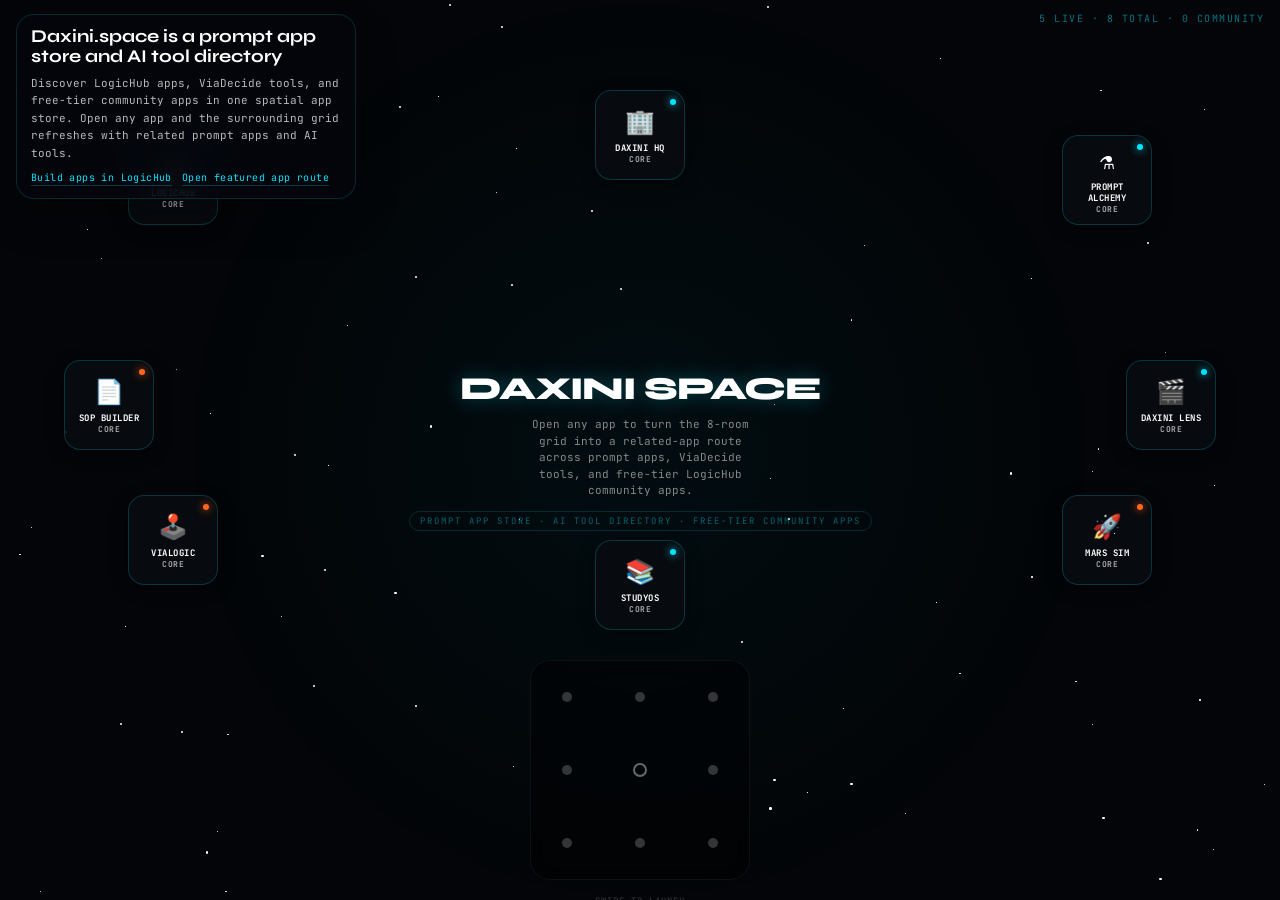
==== index.html @ e4b6671a "Merge pull request #4 from via-decide/codex/create-static-html-files-for-daxini-space-2026-04-02 Con" ====
<!DOCTYPE html>
<html lang="en">
<head>
  <meta charset="UTF-8">
  <meta name="viewport" content="width=device-width, initial-scale=1.0, maximum-scale=1.0, user-scalable=no, viewport-fit=cover">
  <title>Daxini.space — Prompt App Store and AI Tool Directory for LogicHub Apps</title>
  <meta name="description" content="Daxini.space is a prompt app store and AI tool directory for LogicHub apps, ViaDecide tools, and free-tier community apps. Open one app and the surrounding grid refreshes with related apps.">
  <link rel="canonical" href="https://daxini.space/">
  <meta property="og:type" content="website">
  <meta property="og:title" content="Daxini.space — Prompt App Store and AI Tool Directory for LogicHub Apps">
  <meta property="og:description" content="Browse prompt apps, AI tools, and free-tier LogicHub community apps in a spatial app store that refreshes related routes around every app you open.">
  <meta property="og:url" content="https://daxini.space/">
  <meta property="og:site_name" content="Daxini.space">
  <meta name="twitter:card" content="summary_large_image">
  <meta name="twitter:title" content="Daxini.space — Prompt App Store and AI Tool Directory for LogicHub Apps">
  <meta name="twitter:description" content="Spatial discovery for prompt apps, AI tools, and free-tier LogicHub community apps. Open any app to refresh related routes.">
  <script type="application/ld+json">
  {
    "@context": "https://schema.org",
    "@type": "CollectionPage",
    "name": "Daxini.space",
    "url": "https://daxini.space/",
    "description": "Daxini.space is a prompt app store and AI tool directory for LogicHub apps, ViaDecide tools, and free-tier community apps.",
    "isPartOf": {
      "@type": "WebSite",
      "name": "Daxini.space",
      "url": "https://daxini.space/"
    },
    "mainEntity": {
      "@type": "ItemList",
      "itemListElement": [
        {
          "@type": "SoftwareApplication",
          "position": 1,
          "name": "LogicHub",
          "url": "https://logichub.app/",
          "applicationCategory": "DeveloperApplication"
        },
        {
          "@type": "SoftwareApplication",
          "position": 2,
          "name": "Prompt Alchemy",
          "url": "https://via-decide.github.io/PromptAlchemy/",
          "applicationCategory": "BusinessApplication"
        },
        {
          "@type": "SoftwareApplication",
          "position": 3,
          "name": "Daxini HQ",
          "url": "https://daxini.xyz/",
          "applicationCategory": "BusinessApplication"
        }
      ]
    }
  }
  </script>

  <!-- iOS PWA Hooks -->
  <meta name="apple-mobile-web-app-capable" content="yes">
  <meta name="apple-mobile-web-app-status-bar-style" content="black-translucent">
  <meta name="theme-color" content="#030508">

  <!-- Premium Typography -->
  <link href="https://fonts.googleapis.com/css2?family=Syne:wght@700;800&family=JetBrains+Mono:wght@400;500;700&display=swap" rel="stylesheet">

  <!-- Vercel Web Analytics -->
  <script>
    window.va = window.va || function () { (window.vaq = window.vaq || []).push(arguments); };
  </script>
  <script src="/_vercel/insights/script.js"></script>

  <style>
    /* =========================================================
       CORE VARIABLES & RESET
       ========================================================= */
    :root {
      --bg: #030508;
      --cyan: #00e5ff;
      --saffron: #ff671f;
      --glass-bg: rgba(10, 12, 18, 0.75);
      --glass-border: rgba(0, 229, 255, 0.2);
      --font-mono: 'JetBrains Mono', monospace;
      --font-display: 'Syne', sans-serif;
    }

    * { margin: 0; padding: 0; box-sizing: border-box; user-select: none; -webkit-user-select: none; }
    body { background-color: var(--bg); color: #fff; font-family: var(--font-mono); overflow: hidden; touch-action: none; }

    /* =========================================================
       DIAGNOSTICS HUD
       ========================================================= */
    #os-diagnostics {
      position: fixed; top: 0; left: 0; width: 100%;
      background: rgba(0,0,0,0.85); color: var(--cyan);
      font-size: 10px; padding: max(env(safe-area-inset-top), 10px) 10px 10px;
      z-index: 100000; border-bottom: 1px solid var(--cyan);
      pointer-events: none; display: none;
    }
    .diag-log { margin-bottom: 4px; }
    .diag-time { color: #555; margin-right: 8px; }

    /* =========================================================
       STARFIELD BACKGROUND
       ========================================================= */
    #starfield {
      position: fixed; inset: 0; z-index: 0; pointer-events: none; overflow: hidden;
    }
    .star {
      position: absolute; background: #fff; border-radius: 50%;
      animation: twinkle linear infinite;
    }
    @keyframes twinkle {
      0%, 100% { opacity: 0.1; }
      50% { opacity: 0.7; }
    }

    /* =========================================================
       FRACTAL ROOM ENVIRONMENT (The Desktop)
       ========================================================= */
    #room-environment {
      position: fixed; inset: 0; display: flex; align-items: center; justify-content: center;
      z-index: 10; transition: transform 0.5s cubic-bezier(0.16, 1, 0.3, 1), opacity 0.5s;
      background-image: radial-gradient(circle at 50% 50%, rgba(0, 229, 255, 0.04) 0%, transparent 60%);
    }

    #room-center { text-align: center; pointer-events: none; z-index: 2; }
    #room-title {
      font-family: var(--font-display); font-size: 32px; font-weight: 800;
      letter-spacing: -1px; margin-bottom: 8px; text-transform: uppercase;
      text-shadow: 0 0 20px rgba(0, 229, 255, 0.3);
      transition: color 0.3s;
    }
    #room-lore { font-size: 11px; color: #888; max-width: 250px; line-height: 1.5; margin: 0 auto; }

    /* OS VERSION BADGE */
    .os-badge {
      display: inline-block; margin-top: 12px;
      font-size: 9px; letter-spacing: 2px; text-transform: uppercase;
      color: rgba(0,229,255,0.4); border: 1px solid rgba(0,229,255,0.15);
      padding: 3px 10px; border-radius: 999px;
    }

    /* APP NODES (Glowing Glass Cards) */
    .room-node-app {
      position: absolute; width: 90px; height: 90px;
      background: var(--glass-bg); border: 1px solid var(--glass-border);
      border-radius: 16px; display: flex; flex-direction: column;
      align-items: center; justify-content: center;
      text-align: center; padding: 8px; cursor: pointer; pointer-events: auto;
      backdrop-filter: blur(10px); -webkit-backdrop-filter: blur(10px);
      transition: all 0.3s cubic-bezier(0.25, 1, 0.5, 1);
      box-shadow: 0 4px 15px rgba(0,0,0,0.5);
    }
    .room-node-app:hover, .room-node-app:active {
      border-color: var(--cyan); transform: scale(1.1);
      box-shadow: 0 0 20px rgba(0, 229, 255, 0.2);
    }
    .room-node-app:active { transform: scale(0.97); }

    /* Status Indicators on Nodes */
    .status-dot {
      position: absolute; top: 8px; right: 8px; width: 6px; height: 6px; border-radius: 50%;
    }
    .status-live { background: var(--cyan); box-shadow: 0 0 8px var(--cyan); animation: pulse-dot 2s ease infinite; }
    .status-pending { background: var(--saffron); box-shadow: 0 0 8px var(--saffron); }
    @keyframes pulse-dot { 0%,100%{ opacity:1; } 50%{ opacity:0.4; } }

    .app-icon { font-size: 24px; margin-bottom: 6px; }
    .app-name { font-size: 9px; font-weight: 700; color: #fff; text-transform: uppercase; letter-spacing: 0.5px; line-height: 1.2; }

    /* Spatial Positioning — Matches 3×3 thumb matrix */
    #node-0 { top: 15%; left: 10%; }
    #node-1 { top: 10%; left: 50%; transform: translateX(-50%); }
    #node-2 { top: 15%; right: 10%; }
    #node-3 { top: 40%; left: 5%; }
    #node-5 { top: 40%; right: 5%; }
    #node-6 { bottom: 35%; left: 10%; }
    #node-7 { bottom: 30%; left: 50%; transform: translateX(-50%); }
    #node-8 { bottom: 35%; right: 10%; }

    /* =========================================================
       WINDOW MANAGER (The App Viewport)
       ========================================================= */
    #window-manager {
      position: fixed; inset: 0;
      padding: max(env(safe-area-inset-top), 20px) 20px;
      padding-bottom: calc(env(safe-area-inset-bottom, 20px) + 260px);
      display: flex; flex-direction: column; justify-content: flex-end; gap: 12px;
      z-index: 50; pointer-events: none;
    }

    .glass-window {
      pointer-events: auto; flex: 1; min-height: 0;
      background: var(--bg); border: 1px solid var(--cyan); border-radius: 16px;
      display: flex; flex-direction: column; overflow: hidden;
      animation: slideUp 0.4s cubic-bezier(0.19, 1, 0.22, 1);
      box-shadow: 0 20px 50px rgba(0,0,0,0.8), 0 0 0 1px rgba(0,229,255,0.2);
    }
    @keyframes slideUp {
      from { transform: translateY(100px) scale(0.9); opacity: 0; }
      to   { transform: translateY(0) scale(1); opacity: 1; }
    }

    .window-header {
      height: 44px; border-bottom: 1px solid rgba(0,229,255,0.2);
      background: var(--glass-bg);
      display: flex; align-items: center; justify-content: space-between; padding: 0 16px;
      flex-shrink: 0;
    }
    .window-title {
      font-size: 11px; color: var(--cyan); font-weight: 700;
      letter-spacing: 1px; text-transform: uppercase;
      display: flex; align-items: center; gap: 8px;
    }
    .window-controls { display: flex; align-items: center; gap: 10px; }
    .window-btn {
      color: rgba(255,255,255,0.5); font-size: 11px; cursor: pointer;
      padding: 4px 8px; border-radius: 4px; border: 1px solid rgba(255,255,255,0.1);
      transition: all 0.15s; font-family: var(--font-mono);
    }
    .window-btn:hover { color: #fff; border-color: rgba(0,229,255,0.4); }
    .window-close { color: #fff; font-size: 18px; cursor: pointer; padding: 4px; line-height: 1; opacity: 0.7; }
    .window-close:active { opacity: 1; color: var(--saffron); }

    .window-content { flex: 1; width: 100%; border: none; background: #fff; min-height: 0; }

    /* Offline/External Terminal */
    .offline-terminal {
      flex: 1; background: #05070a; color: var(--cyan);
      display: flex; flex-direction: column; align-items: center; justify-content: center;
      padding: 20px; text-align: center;
      background-image:
        linear-gradient(rgba(0,229,255,0.02) 1px, transparent 1px),
        linear-gradient(90deg, rgba(0,229,255,0.02) 1px, transparent 1px);
      background-size: 20px 20px;
    }
    .term-icon { font-size: 40px; margin-bottom: 15px; filter: drop-shadow(0 0 10px var(--saffron)); }
    .term-title { color: var(--saffron); letter-spacing: 2px; font-weight: 700; margin-bottom: 10px; }
    .term-desc { font-size: 11px; color: #888; max-width: 280px; line-height: 1.6; }
    .term-blink { animation: blink 1s step-end infinite; }
    @keyframes blink { 50% { opacity: 0; } }

    /* =========================================================
       THUMB ZONE MATRIX
       ========================================================= */
    #os-minimap {
      position: fixed;
      bottom: calc(env(safe-area-inset-bottom, 10px) + 20px);
      left: 50%; transform: translateX(-50%);
      width: 220px; height: 220px;
      z-index: 9999; touch-action: none;
      background: rgba(0,0,0,0.4); border-radius: 20px;
      border: 1px solid rgba(255,255,255,0.05);
      backdrop-filter: blur(10px);
    }

    #grid-svg { position: absolute; inset: 0; width: 100%; height: 100%; pointer-events: none; z-index: 1; }
    #trace-line {
      fill: none; stroke: var(--cyan); stroke-width: 4px;
      stroke-linecap: round; stroke-linejoin: round;
      filter: drop-shadow(0 0 8px rgba(0,229,255,0.5));
      transition: stroke 0.2s, filter 0.2s;
    }

    #dots-container {
      position: absolute; inset: 0;
      display: grid; grid-template-columns: repeat(3,1fr); grid-template-rows: repeat(3,1fr);
      z-index: 2;
    }
    .dot-cell { display: flex; align-items: center; justify-content: center; pointer-events: none; }
    .dot {
      width: 10px; height: 10px; background: rgba(255,255,255,0.2);
      border-radius: 50%; transition: all 0.2s;
    }
    .dot.active { background: var(--cyan); box-shadow: 0 0 15px var(--cyan); transform: scale(1.5); }
    .dot.center-dot { width: 14px; height: 14px; border: 2px solid rgba(255,255,255,0.4); background: transparent; }

    /* Minimap hint label */
    .minimap-hint {
      position: absolute; bottom: -28px; left: 50%; transform: translateX(-50%);
      font-size: 9px; color: rgba(255,255,255,0.2); letter-spacing: 1px;
      text-transform: uppercase; white-space: nowrap;
    }

    /* SIGIL RECOGNITION */
    body.sigil-flash #trace-line { stroke: var(--saffron) !important; filter: drop-shadow(0 0 15px var(--saffron)) !important; }
    body.sigil-flash .dot.active { background: var(--saffron) !important; box-shadow: 0 0 15px var(--saffron) !important; }
    body.sigil-flash #room-title { color: var(--saffron); }

    /* =========================================================
       APP COUNT BADGE
       ========================================================= */
    #app-count-badge {
      position: fixed; top: max(env(safe-area-inset-top), 12px); right: 16px;
      z-index: 200; font-size: 10px; letter-spacing: 1.5px;
      color: rgba(0,229,255,0.5); font-family: var(--font-mono);
      pointer-events: none;
    }


    .seo-summary-panel {
      position: fixed;
      top: max(env(safe-area-inset-top), 14px);
      left: 16px;
      width: min(340px, calc(100vw - 92px));
      z-index: 220;
      background: rgba(4, 7, 12, 0.84);
      border: 1px solid rgba(0,229,255,0.16);
      border-radius: 18px;
      padding: 12px 14px;
      backdrop-filter: blur(12px);
      -webkit-backdrop-filter: blur(12px);
      box-shadow: 0 18px 40px rgba(0,0,0,0.28);
    }
    .seo-summary-panel h2 {
      font-family: var(--font-display);
      font-size: 18px;
      line-height: 1.1;
      margin-bottom: 8px;
      color: #fff;
    }
    .seo-summary-panel p {
      font-size: 11px;
      line-height: 1.6;
      color: rgba(255,255,255,0.72);
      margin-bottom: 8px;
    }
    .seo-summary-links {
      display: flex;
      gap: 10px;
      flex-wrap: wrap;
    }
    .seo-summary-links a {
      color: var(--cyan);
      text-decoration: none;
      font-size: 10px;
      letter-spacing: 0.04em;
      border-bottom: 1px solid rgba(0,229,255,0.24);
      padding-bottom: 1px;
    }
    .seo-summary-links a:hover {
      color: #fff;
      border-bottom-color: rgba(255,255,255,0.5);
    }
  </style>
</head>
<body>

  <!-- STARFIELD -->
  <div id="starfield"></div>

  <!-- DIAGNOSTICS -->
  <div id="os-diagnostics"><div id="diag-content"></div></div>

  <!-- APP COUNT -->
  <div id="app-count-badge"></div>

  <section class="seo-summary-panel" aria-label="Daxini.space summary">
    <h2>Daxini.space is a prompt app store and AI tool directory</h2>
    <p>Discover LogicHub apps, ViaDecide tools, and free-tier community apps in one spatial app store. Open any app and the surrounding grid refreshes with related prompt apps and AI tools.</p>
    <div class="seo-summary-links">
      <a href="https://logichub.app/">Build apps in LogicHub</a>
      <a href="https://daxini.space/?app=logichub">Open featured app route</a>
    </div>
  </section>

  <!-- WINDOW MANAGER -->
  <div id="window-manager"></div>

  <!-- FRACTAL DESKTOP -->
  <div id="room-environment">
    <div class="room-node-app" id="node-0"></div>
    <div class="room-node-app" id="node-1"></div>
    <div class="room-node-app" id="node-2"></div>
    <div class="room-node-app" id="node-3"></div>
    <div class="room-node-app" id="node-5"></div>
    <div class="room-node-app" id="node-6"></div>
    <div class="room-node-app" id="node-7"></div>
    <div class="room-node-app" id="node-8"></div>

    <div id="room-center">
      <h1 id="room-title">DAXINI.SPACE</h1>
      <div id="room-lore">Explore a prompt app store and AI tool directory where opening one app refreshes the 8-room grid with related core apps and free-tier LogicHub community apps.</div>
      <div class="os-badge">Prompt app store · AI tool directory · free-tier community apps</div>
    </div>
  </div>

  <!-- THUMB ZONE MATRIX -->
  <div id="os-minimap">
    <svg id="grid-svg"><polyline id="trace-line" points=""/></svg>
    <div id="dots-container">
      <div class="dot-cell"><div class="dot" id="dot-0"></div></div>
      <div class="dot-cell"><div class="dot" id="dot-1"></div></div>
      <div class="dot-cell"><div class="dot" id="dot-2"></div></div>
      <div class="dot-cell"><div class="dot" id="dot-3"></div></div>
      <div class="dot-cell"><div class="dot center-dot" id="dot-4"></div></div>
      <div class="dot-cell"><div class="dot" id="dot-5"></div></div>
      <div class="dot-cell"><div class="dot" id="dot-6"></div></div>
      <div class="dot-cell"><div class="dot" id="dot-7"></div></div>
      <div class="dot-cell"><div class="dot" id="dot-8"></div></div>
    </div>
    <div class="minimap-hint">swipe to launch</div>
  </div>

  <script>
    /* =========================================================
       1. STARFIELD GENERATOR
       ========================================================= */
    (function() {
      const sf = document.getElementById('starfield');
      for (let i = 0; i < 80; i++) {
        const star = document.createElement('div');
        star.className = 'star';
        const size = Math.random() * 2 + 0.5;
        star.style.cssText = `
          width:${size}px; height:${size}px;
          top:${Math.random()*100}%;
          left:${Math.random()*100}%;
          animation-duration:${2 + Math.random()*4}s;
          animation-delay:${Math.random()*4}s;
        `;
        sf.appendChild(star);
      }
    })();

    /* =========================================================
       2. DIAGNOSTICS ENGINE
       ========================================================= */
    const diagEl   = document.getElementById('os-diagnostics');
    const diagContent = document.getElementById('diag-content');
    let tapCount = 0;

    document.body.addEventListener('touchstart', (e) => {
      if (e.touches[0].clientX < 60 && e.touches[0].clientY < 60) {
        tapCount++;
        if (tapCount === 3) {
          diagEl.style.display = diagEl.style.display === 'none' ? 'block' : 'none';
          tapCount = 0;
        }
        setTimeout(() => tapCount = 0, 1500);
      }
    });

    function logDiag(type, msg) {
      const now = new Date().toLocaleTimeString([], { hour12: false });
      const entry = document.createElement('div');
      entry.className = 'diag-log';
      entry.innerHTML = `<span class="diag-time">[${now}]</span> <strong>[${type}]</strong> ${msg}`;
      diagContent.prepend(entry);
      if (diagContent.children.length > 10) diagContent.lastChild.remove();
      console.log(`[DAXINI OS] ${type}: ${msg}`);
    }

    /* =========================================================
       3. THE DAXINI MICRO-FRONTEND REGISTRY
       ========================================================= */
    const ROOM_POSITIONS = [0, 1, 2, 3, 5, 6, 7, 8];
    const DEFAULT_ROOM_SLUGS = [
      'logichub',
      'daxini-hq',
      'prompt-alchemy',
      'sop-builder',
      'daxini-lens',
      'via-logic',
      'studyos',
      'mars-sim'
    ];

    const CORE_APPS = [
      {
        slug: 'logichub',
        name: 'LogicHub',
        icon: '⚡',
        url: 'https://logichub.app',
        status: 'live',
        desc: 'AI app builder for non-technical users who want prompt apps, workflow tools, and APK-ready prototypes',
        ownerType: 'mine',
        tier: 'core',
        tags: ['builder', 'app', 'workflow', 'logic', 'apk']
      },
      {
        slug: 'daxini-hq',
        name: 'Daxini HQ',
        icon: '🏢',
        url: 'https://daxini.xyz',
        status: 'live',
        desc: 'Holding company and ecosystem index',
        ownerType: 'mine',
        tier: 'core',
        tags: ['company', 'hub', 'ecosystem']
      },
      {
        slug: 'prompt-alchemy',
        name: 'Prompt Alchemy',
        icon: '⚗️',
        url: 'https://via-decide.github.io/PromptAlchemy/',
        status: 'live',
        desc: 'Prompt generation and prompt improvement studio',
        ownerType: 'mine',
        tier: 'core',
        tags: ['prompt', 'writing', 'llm', 'text', 'creator']
      },
      {
        slug: 'sop-builder',
        name: 'SOP Builder',
        icon: '📄',
        url: 'offline',
        status: 'pending',
        desc: 'Standard operating procedure builder',
        ownerType: 'mine',
        tier: 'core',
        tags: ['document', 'ops', 'workflow', 'business']
      },
      {
        slug: 'daxini-lens',
        name: 'Daxini Lens',
        icon: '🎬',
        url: 'https://via-decide.github.io/video-to-pdf/',
        status: 'live',
        desc: 'Turn screen recordings into PDF guides',
        ownerType: 'mine',
        tier: 'core',
        tags: ['video', 'documentation', 'guide', 'export']
      },
      {
        slug: 'via-logic',
        name: 'ViaLogic',
        icon: '🕹️',
        url: 'offline',
        status: 'pending',
        desc: 'Logic and gameplay experiments',
        ownerType: 'mine',
        tier: 'core',
        tags: ['game', 'logic', 'simulation']
      },
      {
        slug: 'studyos',
        name: 'StudyOS',
        icon: '📚',
        url: 'https://github.com/via-decide/decide.engine-tools/tree/159f80de375e17c26219b5a265c4c4d4ca8bb22c/StudyOS',
        status: 'live',
        desc: 'Modular study engine for exams',
        ownerType: 'mine',
        tier: 'core',
        tags: ['study', 'learning', 'exam', 'education']
      },
      {
        slug: 'mars-sim',
        name: 'Mars Sim',
        icon: '🚀',
        url: 'offline',
        status: 'pending',
        desc: 'Simulation engine in queue',
        ownerType: 'mine',
        tier: 'core',
        tags: ['simulation', 'space', 'game']
      }
    ];

    const DAXINI_GALAXY = {
      name: 'Daxini Space',
      lore: 'The master application registry.',
      apps: {},
      centerApp: null
    };

    const STORE_STATE = {
      focusSlug: null,
      roomApps: {},
      communityLoaded: false
    };

    let APP_LIBRARY = [...CORE_APPS];

    const MASTER_KEY_SIGIL = "1,4,7,6,3,4,5,2,5,8";
    const ENGINE_TOOLS_SIGILS = [
      "1,4,3,6,7,8",
      "1,4,3,6,7,4",
      "1,4,7,6,3,4",
      "1,4,3,6,7,4,7,8",
      "1,4,7,6,3,4,7,8"
    ];

    function normalizeTag(value) {
      return String(value || '').trim().toLowerCase().replace(/[^a-z0-9]+/g, '-').replace(/^-|-$/g, '');
    }

    function sanitizePublicId(value) {
      const candidate = String(value || '').trim();
      return /^[a-zA-Z0-9_-]+$/.test(candidate) ? candidate : '';
    }

    function dedupeTags(tags) {
      return [...new Set((tags || []).map(normalizeTag).filter(Boolean))];
    }

    function createSlug(value) {
      return normalizeTag(value) || `app-${Math.random().toString(36).slice(2, 8)}`;
    }

    function createAppRecord(app = {}) {
      const slug = createSlug(app.slug || app.name || 'community-app');
      return {
        slug,
        name: app.name || slug.replace(/-/g, ' '),
        icon: app.icon || '✨',
        url: app.url || `/apps/${slug}/index.html`,
        status: app.status || 'live',
        desc: app.desc || 'Community-made app published from LogicHub',
        ownerType: app.ownerType || 'community',
        tier: app.tier || 'free',
        tags: dedupeTags(app.tags || ['general']),
        source: app.source || (app.ownerType === 'mine' ? 'via-decide' : 'logichub'),
        createdAt: app.createdAt || new Date().toISOString()
      };
    }

    function upsertApp(app) {
      const record = createAppRecord(app);
      const existingIndex = APP_LIBRARY.findIndex(item => item.slug === record.slug);
      if (existingIndex >= 0) APP_LIBRARY[existingIndex] = { ...APP_LIBRARY[existingIndex], ...record };
      else APP_LIBRARY.push(record);
      return record;
    }

    function getAppBySlug(slug) {
      return APP_LIBRARY.find(app => app.slug === slug) || null;
    }

    function getRouteSlug() {
      const url = new URL(window.location.href);
      return normalizeTag(url.searchParams.get('app') || '');
    }

    function syncRoute(slug, replace = false) {
      const url = new URL(window.location.href);
      if (slug) url.searchParams.set('app', slug);
      else url.searchParams.delete('app');
      const method = replace ? 'replaceState' : 'pushState';
      window.history[method]({ app: slug || null }, '', url.toString());
    }

    function computeTagOverlap(a = [], b = []) {
      const bSet = new Set(b);
      return a.filter(tag => bSet.has(tag)).length;
    }

    function relatedScore(candidate, focusApp) {
      if (!candidate || !focusApp || candidate.slug === focusApp.slug) return -1;
      let score = 0;
      const overlap = computeTagOverlap(candidate.tags, focusApp.tags);
      score += overlap * 12;
      if (candidate.status === 'live') score += 4;
      if (candidate.ownerType !== focusApp.ownerType) score += 3;
      else score += 1;
      if (candidate.tier === 'free') score += 2;
      if (focusApp.tags.includes('prompt') && candidate.tags.includes('prompt')) score += 8;
      if (focusApp.tags.includes('workflow') && candidate.tags.includes('workflow')) score += 6;
      if (focusApp.tags.includes('study') && candidate.tags.includes('study')) score += 6;
      return score;
    }

    function pickRoomApps(focusApp) {
      const scored = APP_LIBRARY
        .filter(app => app.slug !== focusApp.slug)
        .map(app => ({ app, score: relatedScore(app, focusApp) }))
        .sort((a, b) => b.score - a.score || a.app.name.localeCompare(b.app.name));

      const mine = scored.filter(item => item.app.ownerType === 'mine');
      const community = scored.filter(item => item.app.ownerType === 'community');
      const chosen = [];
      const chosenSlugs = new Set();

      function takeFrom(pool, count) {
        for (const item of pool) {
          if (chosen.length >= 8 || count <= 0) break;
          if (chosenSlugs.has(item.app.slug)) continue;
          chosen.push(item.app);
          chosenSlugs.add(item.app.slug);
          count -= 1;
        }
      }

      takeFrom(mine, 4);
      takeFrom(community, 4);
      takeFrom(scored, 8 - chosen.length);

      const roomApps = {};
      ROOM_POSITIONS.forEach((pos, index) => {
        roomApps[pos] = chosen[index] || null;
      });
      return roomApps;
    }

    function applyHomeRoom() {
      const roomApps = {};
      DEFAULT_ROOM_SLUGS.forEach((slug, index) => {
        roomApps[ROOM_POSITIONS[index]] = getAppBySlug(slug);
      });
      STORE_STATE.focusSlug = null;
      STORE_STATE.roomApps = roomApps;
      DAXINI_GALAXY.name = 'Daxini Space';
      DAXINI_GALAXY.lore = 'Open any app to turn the 8-room grid into a related-app route across prompt apps, ViaDecide tools, and free-tier LogicHub community apps.';
      DAXINI_GALAXY.apps = roomApps;
      DAXINI_GALAXY.centerApp = null;
    }

    function focusApp(slug, options = {}) {
      const target = getAppBySlug(slug);
      if (!target) {
        applyHomeRoom();
        renderRoom();
        if (options.syncRoute !== false) syncRoute('', options.replaceRoute === true);
        return null;
      }
      STORE_STATE.focusSlug = target.slug;
      STORE_STATE.roomApps = pickRoomApps(target);
      DAXINI_GALAXY.name = `${target.name} Hub`;
      DAXINI_GALAXY.lore = `${target.desc} Around it: related prompt apps, AI tools, and free-tier LogicHub community apps.`;
      DAXINI_GALAXY.apps = STORE_STATE.roomApps;
      DAXINI_GALAXY.centerApp = target;
      if (options.syncRoute !== false) syncRoute(target.slug, options.replaceRoute === true);
      renderRoom();
      return target;
    }

    async function loadCommunityApps() {
      if (STORE_STATE.communityLoaded) return;
      STORE_STATE.communityLoaded = true;
      try {
        const response = await fetch('https://logichub.app/api/public-feed', { cache: 'no-store' });
        if (!response.ok) throw new Error(`Public feed ${response.status}`);
        const payload = await response.json();
        const feedApps = Array.isArray(payload) ? payload : (payload.apps || []);
        feedApps.forEach(app => {
          const safeId = sanitizePublicId(app.id);
          if (!safeId) return;
          upsertApp({
            slug: app.slug || safeId,
            name: app.name || app.title || `Tool ${safeId}`,
            icon: app.icon || app.iconUrl || app.emoji || '🧩',
            url: `/play?id=${encodeURIComponent(safeId)}`,
            status: app.status === 'pending' ? 'pending' : 'live',
            desc: app.desc || app.description || 'Community-made app published from LogicHub',
            ownerType: app.ownerType || 'community',
            tier: app.tier || 'free',
            source: app.source || 'logichub',
            tags: app.tags || ['community', 'tool']
          });
        });
        logDiag('REGISTRY', `Loaded ${feedApps.length} public feed app entries.`);
      } catch (error) {
        logDiag('REGISTRY', 'Public feed unavailable. Falling back to local registry.');
        try {
          const fallbackResponse = await fetch('./apps/registry.json', { cache: 'no-store' });
          if (!fallbackResponse.ok) throw new Error(`Registry ${fallbackResponse.status}`);
          const fallbackPayload = await fallbackResponse.json();
          const registryApps = Array.isArray(fallbackPayload) ? fallbackPayload : (fallbackPayload.apps || []);
          registryApps.forEach(app => upsertApp({
            ...app,
            ownerType: app.ownerType || 'community',
            tier: app.tier || 'free',
            source: app.source || 'logichub',
            url: app.url || `/apps/${createSlug(app.slug || app.name)}/index.html`
          }));
          logDiag('REGISTRY', `Loaded ${registryApps.length} local registry entries.`);
        } catch (fallbackError) {
          logDiag('REGISTRY', 'No community registry found yet. Core catalog only.');
        }
      }
    }

    function renderRoom() {
      const centerApp = DAXINI_GALAXY.centerApp;
      document.getElementById('room-title').textContent = centerApp ? `${centerApp.icon} ${centerApp.name}` : DAXINI_GALAXY.name;
      document.getElementById('room-lore').textContent = centerApp
        ? `${centerApp.desc}. Related grid refreshes around this app so users can keep exploring.`
        : DAXINI_GALAXY.lore;

      const liveCount = APP_LIBRARY.filter(a => a.status === 'live').length;
      const communityCount = APP_LIBRARY.filter(a => a.ownerType === 'community').length;
      document.getElementById('app-count-badge').textContent = `${liveCount} LIVE · ${APP_LIBRARY.length} TOTAL · ${communityCount} COMMUNITY`;

      ROOM_POSITIONS.forEach(pos => {
        const nodeEl = document.getElementById(`node-${pos}`);
        const appData = DAXINI_GALAXY.apps[pos];
        if (!nodeEl) return;

        if (appData) {
          nodeEl.style.display = 'flex';
          const statusClass = appData.status === 'live' ? 'status-live' : 'status-pending';
          const tierLabel = appData.ownerType === 'community' ? 'FREE' : 'CORE';
          nodeEl.innerHTML = `
            <div class="status-dot ${statusClass}"></div>
            <div class="app-icon">${appData.icon}</div>
            <div class="app-name">${appData.name}<br><span style="font-size:8px; opacity:0.65;">${tierLabel}</span></div>
          `;
          nodeEl.title = `${appData.name} — ${appData.desc}`;
          nodeEl.onclick = () => {
            if (appData.url.includes('github.com')) window.open(appData.url, '_blank');
            animateFractalTransition(pos, false);
            setTimeout(() => launchAppBySlug(appData.slug), 300);
          };
        } else {
          nodeEl.style.display = 'none';
        }
      });
    }

    function animateFractalTransition(targetPos, isRecall) {
      const room = document.getElementById('room-environment');
      const origins = {
        0: 'top left', 1: 'top center', 2: 'top right',
        3: 'center left', 5: 'center right',
        6: 'bottom left', 7: 'bottom center', 8: 'bottom right'
      };
      room.style.transformOrigin = isRecall ? 'center center' : (origins[targetPos] || 'center');
      room.style.transform = isRecall ? 'scale(0.5)' : 'scale(2.5)';
      room.style.opacity = '0';

      setTimeout(() => {
        renderRoom();
        room.style.transition = 'none';
        room.style.transform = isRecall ? 'scale(2.5)' : 'scale(0.5)';
        void room.offsetWidth;
        room.style.transition = 'transform 0.5s cubic-bezier(0.16, 1, 0.3, 1), opacity 0.5s';
        room.style.transform = 'scale(1)';
        room.style.opacity = '1';
      }, 300);
    }

    /* =========================================================
       5. SMART IFRAME ROUTER
       ========================================================= */
    const wm = document.getElementById('window-manager');

    function launchApp(posIndex) {
      const appData = DAXINI_GALAXY.apps[posIndex];
      if (!appData) return;
      return launchAppBySlug(appData.slug);
    }

    function launchAppBySlug(slug, options = {}) {
      const appData = focusApp(slug, { syncRoute: options.syncRoute !== false, replaceRoute: options.replaceRoute === true });
      if (!appData) return;

      logDiag('ROUTER', `Booting "${appData.name}" [${appData.status.toUpperCase()}] → ${appData.url}`);
      wm.innerHTML = '';

      const win = document.createElement('div');
      win.className = 'glass-window';

      let windowContent = '';
      let statusIndicator = '';
      const metaLine = `<div style="font-size:10px; color:#6fe7f6; margin-top:6px;">${appData.ownerType === 'community' ? 'FREE-TIER COMMUNITY APP' : 'VIADECIDE CORE APP'}</div>`;

      if (appData.status === 'live' && appData.url !== 'offline') {
        if (appData.url.includes('github.com')) {
          statusIndicator = `<div class="status-dot status-live" style="position:relative;top:0;right:0;"></div>`;
          windowContent = `
            <div class="offline-terminal">
              <div class="term-icon">🔗</div>
              <div class="term-title">EXTERNAL THREAD SPAWNED</div>
              <p class="term-desc">
                <strong style="color:#fff;">${appData.name}</strong> is a GitHub source repository.<br><br>
                Security protocols prevent UI embedding. The application has been opened securely in a new browser tab.<br><br>
                ${metaLine}
                <span style="color:var(--cyan); display:block; margin-top:10px;">STATUS: ACTIVE IN NEW TAB <span class="term-blink">_</span></span>
              </p>
            </div>
          `;
        } else {
          statusIndicator = `<div class="status-dot status-live" style="position:relative;top:0;right:0;"></div>`;
          windowContent = `
            <iframe
              class="window-content"
              src="${appData.url}"
              allow="accelerometer; autoplay; clipboard-write; encrypted-media; gyroscope; picture-in-picture"
              sandbox="allow-scripts allow-same-origin allow-forms allow-popups allow-downloads"
              loading="lazy"
            ></iframe>
          `;
        }
      } else {
        statusIndicator = `<div class="status-dot status-pending" style="position:relative;top:0;right:0;"></div>`;
        windowContent = `
          <div class="offline-terminal">
            <div class="term-icon">⚙️</div>
            <div class="term-title">MODULE OFFLINE</div>
            <p class="term-desc">
              HTTP 404 intercepted. System proxy active.<br><br>
              <strong style="color:#fff;">${appData.name}</strong>
              ${appData.desc ? `<br><span style="color:#666; font-size:10px;">${appData.desc}</span>` : ''}
              ${metaLine}
              <br><br>
              This route stays alive so the room can keep suggesting the next best apps around it.<br><br>
              <span style="color:var(--saffron);">STATUS: PENDING MIGRATION <span class="term-blink">_</span></span>
            </p>
          </div>
        `;
      }

      win.innerHTML = `
        <div class="window-header">
          <span class="window-title">${statusIndicator} ${appData.name}</span>
          <div class="window-controls">
            ${appData.status === 'live' && !appData.url.includes('github.com') ? `<span class="window-btn" onclick="reloadFrame(this)" title="Reload">↺</span>` : ''}
            <span class="window-close" title="Close" onclick="closeActiveApp('${appData.slug}', '${appData.name.replace(/'/g, "&#39;")}')">✕</span>
          </div>
        </div>
        ${windowContent}
      `;

      wm.appendChild(win);
      return appData;
    }

    function closeActiveApp(slug, name) {
      const activeWindow = document.querySelector('.glass-window');
      if (activeWindow) activeWindow.remove();
      applyHomeRoom();
      renderRoom();
      syncRoute('', false);
      logDiag('TERMINATE', `Closed ${name || slug}`);
    }

    window.closeActiveApp = closeActiveApp;
    window.reloadFrame = function(btn) {
      const iframe = btn.closest('.glass-window').querySelector('iframe');
      if (iframe) iframe.src = iframe.src;
    };

    async function initializeStore() {
      CORE_APPS.forEach(app => upsertApp(app));
      await loadCommunityApps();
      const routeSlug = getRouteSlug();
      if (routeSlug && getAppBySlug(routeSlug)) {
        focusApp(routeSlug, { syncRoute: false, replaceRoute: true });
        launchAppBySlug(routeSlug, { syncRoute: false, replaceRoute: true });
      } else {
        applyHomeRoom();
        renderRoom();
      }
    }

    window.addEventListener('popstate', () => {
      const routeSlug = getRouteSlug();
      if (routeSlug && getAppBySlug(routeSlug)) {
        focusApp(routeSlug, { syncRoute: false });
        launchAppBySlug(routeSlug, { syncRoute: false });
      } else {
        wm.innerHTML = '';
        applyHomeRoom();
        renderRoom();
      }
    });

    /* =========================================================
       6. MATRIX GESTURE ENGINE
       ========================================================= */
    const minimap   = document.getElementById('os-minimap');
    const svgLine   = document.getElementById('trace-line');
    let path        = [];
    let isTracing   = false;

    function getDotCenter(idx) {
      const dot     = document.getElementById(`dot-${idx}`);
      const rect    = dot.getBoundingClientRect();
      const mapRect = minimap.getBoundingClientRect();
      return {
        x: rect.left - mapRect.left + rect.width  / 2,
        y: rect.top  - mapRect.top  + rect.height / 2
      };
    }

    function drawSVG(touchX, touchY) {
      let pts = path.map(idx => {
        const c = getDotCenter(idx);
        return `${c.x},${c.y}`;
      });
      if (isTracing && touchX !== undefined) pts.push(`${touchX},${touchY}`);
      svgLine.setAttribute('points', pts.join(' '));
    }

    function handleTouch(e) {
      const t       = e.touches ? e.touches[0] : e;
      const mapRect = minimap.getBoundingClientRect();
      const x       = t.clientX - mapRect.left;
      const y       = t.clientY - mapRect.top;

      const col = Math.floor((x / mapRect.width)  * 3);
      const row = Math.floor((y / mapRect.height) * 3);

      if (col >= 0 && col <= 2 && row >= 0 && row <= 2) {
        const idx = row * 3 + col;
        if (path.length === 0 || path[path.length - 1] !== idx) {
          path.push(idx);
          document.getElementById(`dot-${idx}`).classList.add('active');
          if (navigator.vibrate) navigator.vibrate(15);
        }
      }
      drawSVG(x, y);
    }

    minimap.addEventListener('touchstart', e => {
      e.preventDefault();
      isTracing = true; path = [];
      document.querySelectorAll('.dot').forEach(d => d.classList.remove('active'));
      handleTouch(e);
    });
    minimap.addEventListener('touchmove', e => {
      e.preventDefault();
      if (isTracing) handleTouch(e);
    });
    minimap.addEventListener('touchend', e => {
      e.preventDefault();
      isTracing = false; drawSVG();
      processPattern();
    });

    let isMouseDown = false;
    minimap.addEventListener('mousedown', e => {
      isMouseDown = true; isTracing = true; path = [];
      document.querySelectorAll('.dot').forEach(d => d.classList.remove('active'));
      handleTouch(e);
    });
    minimap.addEventListener('mousemove', e => {
      if (isMouseDown && isTracing) handleTouch(e);
    });
    window.addEventListener('mouseup', () => {
      if (isMouseDown) {
        isMouseDown = false; isTracing = false; drawSVG();
        processPattern();
      }
    });

    /* =========================================================
       7. OS EVENT LOOP — PATTERN → ACTION MAPPING
       ========================================================= */
    function processPattern() {
      const seed = path.join(',');
      if (!seed) return;

      setTimeout(() => {
        if (!isTracing) {
          svgLine.setAttribute('points', '');
          document.querySelectorAll('.dot').forEach(d => d.classList.remove('active'));
          document.body.classList.remove('sigil-flash');
        }
      }, 500);

      // ── Master sigil ─────────────────────────────────────
      if (seed === MASTER_KEY_SIGIL) {
        document.body.classList.add('sigil-flash');
        logDiag('MASTER_SIGIL', 'Cryptographic signature verified. Welcome, Antigravity.');
        setTimeout(() => launchApp(1), 300);
        return;
      }

      // ── Engine Tools Sigil ("d" shape) ───────────────────
      if (ENGINE_TOOLS_SIGILS.includes(seed)) {
        document.body.classList.add('sigil-flash');
        logDiag('ENGINE_TOOLS', 'Repository sigil verified. Spawning external link.');
        // Bypass popup blockers by opening natively in this gesture loop
        window.open("https://github.com/via-decide/decide.engine-tools.git", "_blank");
        return;
      }

      // ── Swipe: center → any node ─────────────────────────
      if (path.length === 2 && path[0] === 4) {
        const target = path[1];
        if (DAXINI_GALAXY.apps[target]) {
          const url = DAXINI_GALAXY.apps[target].url;
          if (url.includes('github.com')) window.open(url, '_blank');
          animateFractalTransition(target, false);
          setTimeout(() => launchApp(target), 300);
        }
        return;
      }

      // ── Tap center: clear screen ─────────────────────────
      if (path.length === 1 && path[0] === 4) {
        wm.innerHTML = '';
        animateFractalTransition(4, true);
        logDiag('SYSTEM', 'Cleared all active viewports.');
        return;
      }

      // ── Direct node tap (tap any node without center) ────
      if (path.length === 1 && path[0] !== 4) {
        const target = path[0];
        if (DAXINI_GALAXY.apps[target]) {
          const url = DAXINI_GALAXY.apps[target].url;
          if (url.includes('github.com')) window.open(url, '_blank');
          animateFractalTransition(target, false);
          setTimeout(() => launchApp(target), 300);
        }
        return;
      }
    }

    /* =========================================================
       8. BOOT SEQUENCE
       ========================================================= */
    initializeStore();
    logDiag('SYSTEM', 'Daxini Space OS v2.2.0 online. Contextual app routing armed.');
    logDiag('ROUTE', 'Open any app to refresh the 8-room grid with related core and free-tier apps.');
    logDiag('NEW', 'Store routes now carry the focused app in the URL for direct linking.');

  </script>
</body>
</html>
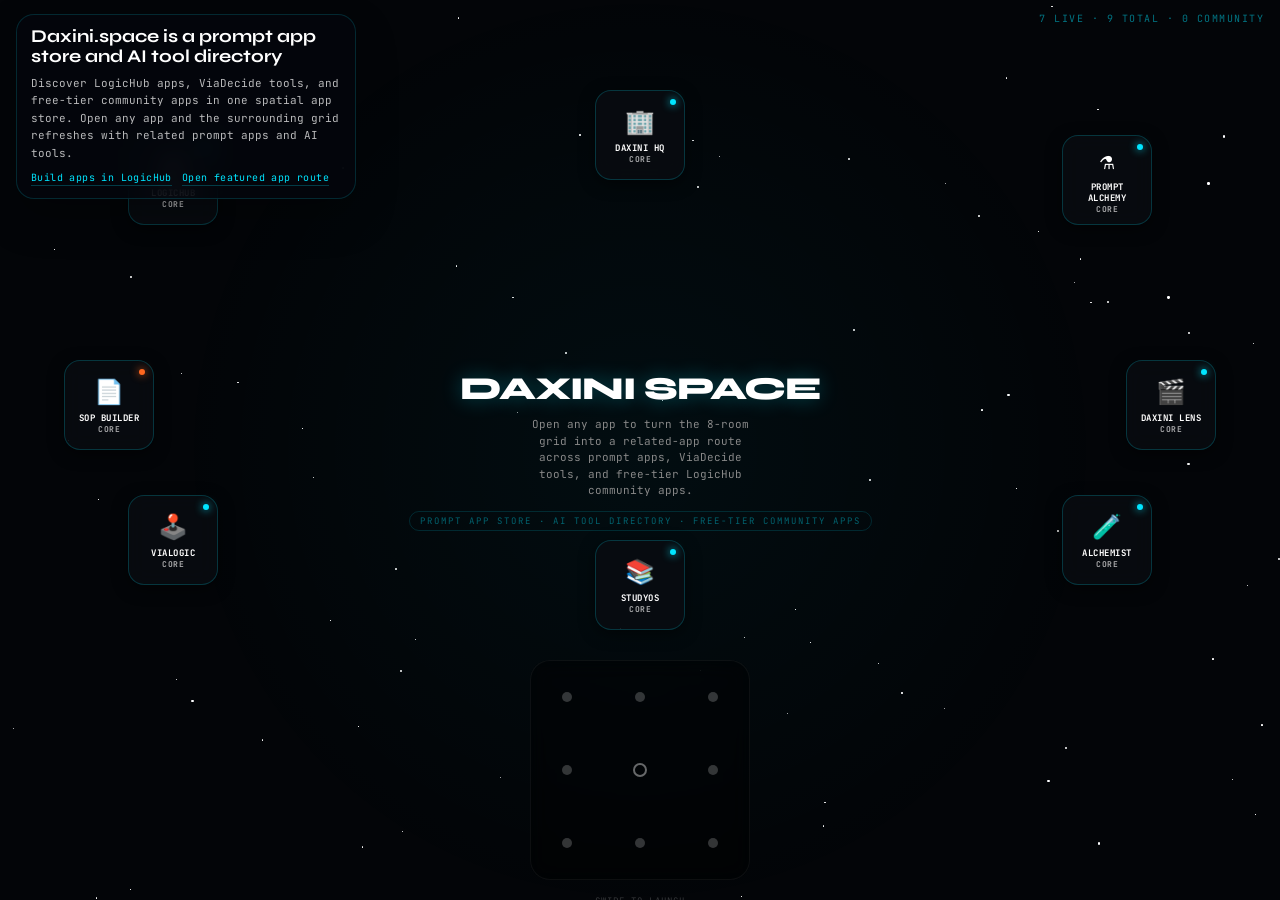
==== commit ca96a631: "Merge pull request #7 from via-decide/feat/alchemist-integration feat: integrate ViaLogic Cosmic Atl" ====
--- a/index.html
+++ b/index.html
@@ -297,7 +297,9 @@
       pointer-events: none;
     }
 
-
+    /* =========================================================
+       SEO SUMMARY PANEL — hides when any app is open
+       ========================================================= */
     .seo-summary-panel {
       position: fixed;
       top: max(env(safe-area-inset-top), 14px);
@@ -311,6 +313,13 @@
       backdrop-filter: blur(12px);
       -webkit-backdrop-filter: blur(12px);
       box-shadow: 0 18px 40px rgba(0,0,0,0.28);
+      /* smooth transition for hide/show */
+      transition: opacity 0.2s ease, transform 0.2s ease;
+    }
+    .seo-summary-panel.hidden {
+      opacity: 0;
+      pointer-events: none;
+      transform: translateY(-8px);
     }
     .seo-summary-panel h2 {
       font-family: var(--font-display);
@@ -463,7 +472,7 @@
       'daxini-lens',
       'via-logic',
       'studyos',
-      'mars-sim'
+      'alchemist'
     ];
 
     const CORE_APPS = [
@@ -526,12 +535,23 @@
         slug: 'via-logic',
         name: 'ViaLogic',
         icon: '🕹️',
-        url: 'offline',
-        status: 'pending',
-        desc: 'Logic and gameplay experiments',
+        url: '/apps/vialogic/index.html',
+        status: 'live',
+        desc: 'Cosmic Knowledge Atlas and Global Map Engine for exploring interconnected logical nodes.',
         ownerType: 'mine',
         tier: 'core',
-        tags: ['game', 'logic', 'simulation']
+        tags: ['game', 'logic', 'mapping', 'atlas']
+      },
+      {
+        slug: 'alchemist',
+        name: 'Alchemist',
+        icon: '🧪',
+        url: '/apps/alchemist/index.html',
+        status: 'live',
+        desc: 'Physics-based Kinetic UI for exploring chemical reasoning and technical SOPs.',
+        ownerType: 'mine',
+        tier: 'core',
+        tags: ['chemistry', 'education', 'logic', 'kinetic']
       },
       {
         slug: 'studyos',
@@ -830,6 +850,16 @@
     }
 
     /* =========================================================
+       SEO PANEL HELPERS
+       ========================================================= */
+    function hideSeoPanel() {
+      document.querySelector('.seo-summary-panel')?.classList.add('hidden');
+    }
+    function showSeoPanel() {
+      document.querySelector('.seo-summary-panel')?.classList.remove('hidden');
+    }
+
+    /* =========================================================
        5. SMART IFRAME ROUTER
        ========================================================= */
     const wm = document.getElementById('window-manager');
@@ -846,6 +876,9 @@
 
       logDiag('ROUTER', `Booting "${appData.name}" [${appData.status.toUpperCase()}] → ${appData.url}`);
       wm.innerHTML = '';
+
+      // ── Hide the SEO panel so it doesn't block the iframe ──
+      hideSeoPanel();
 
       const win = document.createElement('div');
       win.className = 'glass-window';
@@ -921,6 +954,8 @@
       applyHomeRoom();
       renderRoom();
       syncRoute('', false);
+      // ── Restore SEO panel when app is closed ──
+      showSeoPanel();
       logDiag('TERMINATE', `Closed ${name || slug}`);
     }
 
@@ -952,6 +987,8 @@
         wm.innerHTML = '';
         applyHomeRoom();
         renderRoom();
+        // ── Restore SEO panel on browser back to home ──
+        showSeoPanel();
       }
     });
 
@@ -1061,7 +1098,6 @@
       if (ENGINE_TOOLS_SIGILS.includes(seed)) {
         document.body.classList.add('sigil-flash');
         logDiag('ENGINE_TOOLS', 'Repository sigil verified. Spawning external link.');
-        // Bypass popup blockers by opening natively in this gesture loop
         window.open("https://github.com/via-decide/decide.engine-tools.git", "_blank");
         return;
       }
@@ -1081,6 +1117,8 @@
       // ── Tap center: clear screen ─────────────────────────
       if (path.length === 1 && path[0] === 4) {
         wm.innerHTML = '';
+        // ── Restore SEO panel on clear ──
+        showSeoPanel();
         animateFractalTransition(4, true);
         logDiag('SYSTEM', 'Cleared all active viewports.');
         return;
@@ -1110,4 +1148,3 @@
   </script>
 </body>
 </html>
-
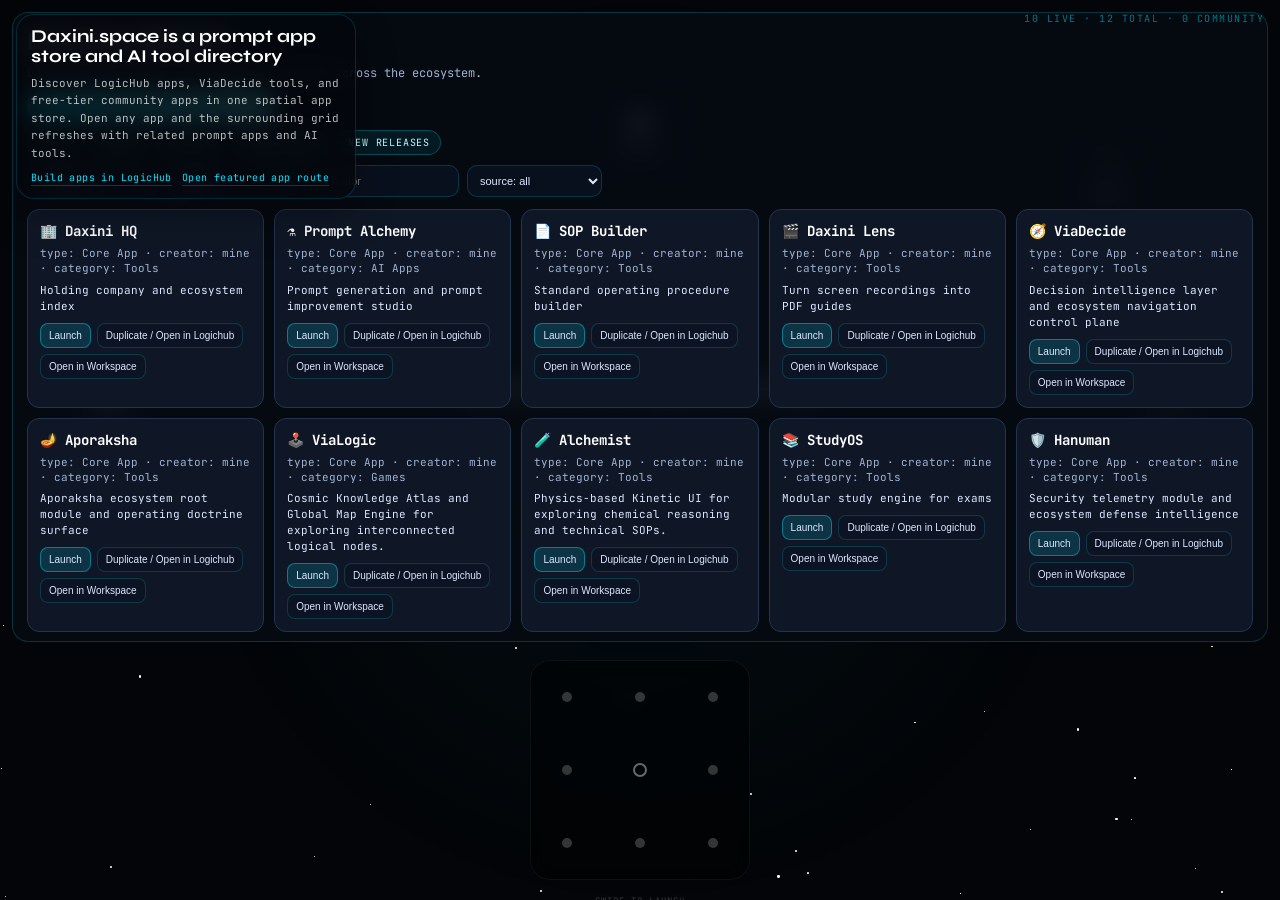
==== commit 9ab0c96e: "feat: add marketplace storefront discovery and launch UX" ====
--- a/index.html
+++ b/index.html
@@ -351,6 +351,73 @@
       color: #fff;
       border-bottom-color: rgba(255,255,255,0.5);
     }
+
+    /* =========================================================
+       MARKETPLACE STOREFRONT
+       ========================================================= */
+    #marketplace-home {
+      position: fixed;
+      top: max(env(safe-area-inset-top), 12px);
+      left: 12px;
+      right: 12px;
+      z-index: 80;
+      background: rgba(6, 10, 18, 0.92);
+      border: 1px solid rgba(0, 229, 255, 0.2);
+      border-radius: 16px;
+      padding: 14px;
+      backdrop-filter: blur(12px);
+      -webkit-backdrop-filter: blur(12px);
+      max-height: min(70vh, 720px);
+      overflow: auto;
+    }
+    .marketplace-hero h2 { font-family: var(--font-display); font-size: 24px; letter-spacing: 0.03em; margin-bottom: 8px; }
+    .marketplace-hero p { font-size: 12px; color: #9fb3d1; line-height: 1.5; margin-bottom: 10px; }
+    .marketplace-top-cta {
+      display: inline-flex; align-items: center; gap: 6px; text-decoration: none;
+      color: #02060f; background: linear-gradient(90deg, #00e5ff, #58f2ff);
+      border-radius: 999px; padding: 7px 12px; font-size: 11px; font-weight: 700;
+    }
+    .category-row, .filter-row, .mobile-tabs { display: flex; gap: 8px; flex-wrap: wrap; margin-top: 10px; }
+    .category-chip {
+      border: 1px solid rgba(0,229,255,0.25); background: rgba(0,229,255,0.08);
+      color: #c2f7ff; border-radius: 999px; padding: 5px 10px; font-size: 10px; text-transform: uppercase;
+      letter-spacing: 0.08em;
+    }
+    .filter-row select, .filter-row input {
+      background: #09101d; color: #dce7ff; border: 1px solid rgba(0,229,255,0.18); border-radius: 10px;
+      padding: 8px; font-size: 11px; min-width: 130px;
+    }
+    #marketplace-grid {
+      display: grid; grid-template-columns: repeat(auto-fit, minmax(220px, 1fr)); gap: 10px; margin-top: 12px;
+    }
+    .marketplace-card { background: #0f1726; border: 1px solid #23344f; border-radius: 12px; padding: 12px; }
+    .marketplace-card h3 { font-size: 14px; margin-bottom: 6px; }
+    .marketplace-meta { font-size: 11px; color: #9fb3d1; line-height: 1.4; margin-bottom: 6px; }
+    .marketplace-card p { font-size: 11px; color: #dce7ff; line-height: 1.45; margin-bottom: 8px; }
+    .marketplace-actions { display: flex; gap: 6px; flex-wrap: wrap; }
+    .marketplace-actions button {
+      border: 1px solid rgba(0,229,255,0.18); background: #0c1322; color: #dce7ff; border-radius: 8px;
+      padding: 6px 8px; font-size: 10px; cursor: pointer;
+    }
+    .marketplace-actions .btn-launch { background: rgba(0,229,255,0.14); border-color: rgba(0,229,255,0.4); }
+    #marketplace-detail {
+      margin-top: 12px; border: 1px solid rgba(0,229,255,0.16); border-radius: 12px;
+      background: #090f1b; padding: 10px; font-size: 11px; color: #dce7ff; line-height: 1.55;
+    }
+    #marketplace-detail h3 { font-size: 14px; margin-bottom: 6px; color: #fff; }
+    .mobile-tabs { display: none; }
+    .mobile-tab {
+      flex: 1; text-align: center; border: 1px solid rgba(0,229,255,0.2); border-radius: 10px;
+      padding: 7px; font-size: 11px; color: #b5d8ff;
+    }
+    .mobile-tab.active { color: #fff; background: rgba(0,229,255,0.12); }
+
+    @media (max-width: 768px) {
+      #marketplace-home { top: max(env(safe-area-inset-top), 6px); left: 6px; right: 6px; max-height: 64vh; }
+      .mobile-tabs { display: flex; }
+      .minimap-hint { display: none; }
+    }
+
   </style>
 </head>
 <body>
@@ -363,6 +430,42 @@
 
   <!-- APP COUNT -->
   <div id="app-count-badge"></div>
+
+  <section id="marketplace-home" aria-label="Marketplace storefront">
+    <div class="marketplace-hero">
+      <h2>DAXINI.SPACE</h2>
+      <p>Discover apps, tools, and simulations built across the ecosystem.</p>
+      <a class="marketplace-top-cta" href="https://logichub.app/" target="_blank" rel="noopener">Build in Logichub → Publish here</a>
+    </div>
+    <div class="category-row" aria-label="Visible categories">
+      <span class="category-chip">Tools</span>
+      <span class="category-chip">Games</span>
+      <span class="category-chip">AI Apps</span>
+      <span class="category-chip">Simulations</span>
+      <span class="category-chip">New Releases</span>
+    </div>
+    <div class="mobile-tabs" id="mobile-tabs">
+      <button type="button" class="mobile-tab active" data-tab="discover">Discover</button>
+      <button type="button" class="mobile-tab" data-tab="launch">Launch</button>
+      <button type="button" class="mobile-tab" data-tab="publish">Publish</button>
+    </div>
+    <div class="filter-row">
+      <select id="filter-category"><option value="">category: all</option></select>
+      <select id="filter-sort">
+        <option value="newest">newest</option>
+        <option value="trending">trending</option>
+      </select>
+      <input id="filter-creator" type="search" placeholder="by creator">
+      <select id="filter-source">
+        <option value="">source: all</option>
+        <option value="logichub">from Logichub</option>
+        <option value="via-decide">from Decide Engine</option>
+      </select>
+    </div>
+    <div id="marketplace-grid" aria-live="polite"></div>
+    <aside id="marketplace-detail">Select any listing to view launch URL, build notes, install/use flow, and related apps.</aside>
+  </section>
+
 
   <section class="seo-summary-panel" aria-label="Daxini.space summary">
     <h2>Daxini.space is a prompt app store and AI tool directory</h2>
@@ -412,6 +515,8 @@
   </div>
 
   <script>
+    import('./main.js');
+
     /* =========================================================
        1. STARFIELD GENERATOR
        ========================================================= */
@@ -532,6 +637,28 @@
         tags: ['video', 'documentation', 'guide', 'export']
       },
       {
+        slug: 'viadecide',
+        name: 'ViaDecide',
+        icon: '🧭',
+        url: 'https://viadecide.com',
+        status: 'live',
+        desc: 'Decision intelligence layer and ecosystem navigation control plane',
+        ownerType: 'mine',
+        tier: 'core',
+        tags: ['decision', 'navigation', 'ecosystem', 'hub']
+      },
+      {
+        slug: 'aporaksha',
+        name: 'Aporaksha',
+        icon: '🪔',
+        url: 'https://aporaksha.com',
+        status: 'live',
+        desc: 'Aporaksha ecosystem root module and operating doctrine surface',
+        ownerType: 'mine',
+        tier: 'core',
+        tags: ['ecosystem', 'identity', 'launcher', 'protocol']
+      },
+      {
         slug: 'via-logic',
         name: 'ViaLogic',
         icon: '🕹️',
@@ -563,6 +690,17 @@
         ownerType: 'mine',
         tier: 'core',
         tags: ['study', 'learning', 'exam', 'education']
+      },
+      {
+        slug: 'hanuman-security',
+        name: 'Hanuman',
+        icon: '🛡️',
+        url: 'https://hanuman.solutions',
+        status: 'live',
+        desc: 'Security telemetry module and ecosystem defense intelligence',
+        ownerType: 'mine',
+        tier: 'core',
+        tags: ['security', 'telemetry', 'ecosystem', 'monitoring']
       },
       {
         slug: 'mars-sim',
@@ -790,6 +928,153 @@
       }
     }
 
+
+    const MARKETPLACE_STATE = {
+      category: '',
+      creator: '',
+      sort: 'newest',
+      source: '',
+      selectedSlug: ''
+    };
+
+    function inferCategory(app) {
+      const tags = app.tags || [];
+      if (tags.includes('game')) return 'Games';
+      if (tags.includes('simulation') || tags.includes('space')) return 'Simulations';
+      if (tags.includes('prompt') || tags.includes('llm') || tags.includes('ai')) return 'AI Apps';
+      return 'Tools';
+    }
+
+    function inferType(app) {
+      return app.ownerType === 'community' ? 'Community App' : 'Core App';
+    }
+
+    function trendingScore(app) {
+      const tagCount = (app.tags || []).length;
+      const liveBoost = app.status === 'live' ? 20 : 0;
+      const sourceBoost = app.source === 'logichub' ? 6 : 10;
+      return tagCount * 3 + liveBoost + sourceBoost;
+    }
+
+    function relatedAppsFor(app, count = 3) {
+      return APP_LIBRARY
+        .filter(candidate => candidate.slug !== app.slug)
+        .map(candidate => ({ candidate, score: relatedScore(candidate, app) }))
+        .sort((a, b) => b.score - a.score)
+        .slice(0, count)
+        .map(item => item.candidate.name);
+    }
+
+    function renderMarketplaceDetails(app) {
+      const detail = document.getElementById('marketplace-detail');
+      if (!detail || !app) return;
+      const related = relatedAppsFor(app).map(name => `<li>${name}</li>`).join('');
+      detail.innerHTML = `
+        <h3>${app.name}</h3>
+        <div><strong>Launch URL:</strong> ${app.url}</div>
+        <div><strong>What it does:</strong> ${app.desc || 'Utility app in the Daxini ecosystem.'}</div>
+        <div><strong>How it was made:</strong> Built with browser-first logic and published through ${app.source === 'logichub' ? 'Logichub public feed' : 'Decide Engine core registry'}.</div>
+        <div><strong>Install / use flow:</strong> Launch → duplicate in Logichub → open in workspace for saved access.</div>
+        <div><strong>Related apps:</strong><ul>${related || '<li>No related apps found yet.</li>'}</ul></div>
+      `;
+    }
+
+    function openInWorkspace(app) {
+      const key = 'daxini.workspace.apps';
+      const items = JSON.parse(localStorage.getItem(key) || '[]');
+      if (!items.find(item => item.slug === app.slug)) {
+        items.push({ slug: app.slug, name: app.name, addedAt: new Date().toISOString() });
+        localStorage.setItem(key, JSON.stringify(items));
+      }
+      logDiag('WORKSPACE', `${app.name} saved to workspace.`);
+    }
+
+    function duplicateInLogichub(app) {
+      const destination = `https://logichub.app/?duplicate=${encodeURIComponent(app.slug)}`;
+      window.open(destination, '_blank', 'noopener');
+    }
+
+    function applyMarketplaceFilters(apps) {
+      return apps
+        .filter(app => {
+          const category = inferCategory(app);
+          if (MARKETPLACE_STATE.category && MARKETPLACE_STATE.category !== category) return false;
+          if (MARKETPLACE_STATE.source && MARKETPLACE_STATE.source !== app.source) return false;
+          if (MARKETPLACE_STATE.creator && !String(app.ownerType || '').toLowerCase().includes(MARKETPLACE_STATE.creator)) return false;
+          return true;
+        })
+        .sort((a, b) => {
+          if (MARKETPLACE_STATE.sort === 'trending') return trendingScore(b) - trendingScore(a);
+          return new Date(b.createdAt || 0).getTime() - new Date(a.createdAt || 0).getTime();
+        });
+    }
+
+    function renderMarketplace() {
+      const grid = document.getElementById('marketplace-grid');
+      if (!grid) return;
+
+      const categories = ['Tools', 'Games', 'AI Apps', 'Simulations'];
+      const categorySelect = document.getElementById('filter-category');
+      if (categorySelect && !categorySelect.dataset.ready) {
+        categorySelect.innerHTML = `<option value="">category: all</option>${categories.map(value => `<option value="${value}">${value}</option>`).join('')}`;
+        categorySelect.dataset.ready = '1';
+      }
+
+      const filtered = applyMarketplaceFilters(APP_LIBRARY);
+      grid.innerHTML = '';
+      filtered.forEach(app => {
+        const card = document.createElement('article');
+        card.className = 'marketplace-card';
+        card.innerHTML = `
+          <h3>${app.icon} ${app.name}</h3>
+          <div class="marketplace-meta">type: ${inferType(app)} · creator: ${app.ownerType} · category: ${inferCategory(app)}</div>
+          <p>${app.desc || 'No description provided.'}</p>
+          <div class="marketplace-actions">
+            <button type="button" class="btn-launch">Launch</button>
+            <button type="button">Duplicate / Open in Logichub</button>
+            <button type="button">Open in Workspace</button>
+          </div>
+        `;
+        const [launchBtn, duplicateBtn, workspaceBtn] = card.querySelectorAll('button');
+        launchBtn.addEventListener('click', () => launchAppBySlug(app.slug));
+        duplicateBtn.addEventListener('click', () => duplicateInLogichub(app));
+        workspaceBtn.addEventListener('click', () => openInWorkspace(app));
+        card.addEventListener('click', (event) => {
+          if (event.target.tagName === 'BUTTON') return;
+          MARKETPLACE_STATE.selectedSlug = app.slug;
+          renderMarketplaceDetails(app);
+        });
+        grid.appendChild(card);
+      });
+
+      if (!MARKETPLACE_STATE.selectedSlug && filtered[0]) {
+        MARKETPLACE_STATE.selectedSlug = filtered[0].slug;
+        renderMarketplaceDetails(filtered[0]);
+      }
+    }
+
+    function bindMarketplaceFilters() {
+      const category = document.getElementById('filter-category');
+      const sort = document.getElementById('filter-sort');
+      const creator = document.getElementById('filter-creator');
+      const source = document.getElementById('filter-source');
+      const tabs = document.querySelectorAll('#mobile-tabs .mobile-tab');
+
+      if (category) category.addEventListener('change', () => { MARKETPLACE_STATE.category = category.value; renderMarketplace(); });
+      if (sort) sort.addEventListener('change', () => { MARKETPLACE_STATE.sort = sort.value; renderMarketplace(); });
+      if (creator) creator.addEventListener('input', () => { MARKETPLACE_STATE.creator = creator.value.trim().toLowerCase(); renderMarketplace(); });
+      if (source) source.addEventListener('change', () => { MARKETPLACE_STATE.source = source.value; renderMarketplace(); });
+
+      tabs.forEach(tab => {
+        tab.addEventListener('click', () => {
+          tabs.forEach(item => item.classList.remove('active'));
+          tab.classList.add('active');
+          if (tab.dataset.tab === 'launch') document.getElementById('marketplace-grid')?.scrollIntoView({ behavior: 'smooth', block: 'start' });
+          if (tab.dataset.tab === 'publish') window.open('https://logichub.app/', '_blank', 'noopener');
+        });
+      });
+    }
+
     function renderRoom() {
       const centerApp = DAXINI_GALAXY.centerApp;
       document.getElementById('room-title').textContent = centerApp ? `${centerApp.icon} ${centerApp.name}` : DAXINI_GALAXY.name;
@@ -800,6 +1085,8 @@
       const liveCount = APP_LIBRARY.filter(a => a.status === 'live').length;
       const communityCount = APP_LIBRARY.filter(a => a.ownerType === 'community').length;
       document.getElementById('app-count-badge').textContent = `${liveCount} LIVE · ${APP_LIBRARY.length} TOTAL · ${communityCount} COMMUNITY`;
+
+      renderMarketplace();
 
       ROOM_POSITIONS.forEach(pos => {
         const nodeEl = document.getElementById(`node-${pos}`);
@@ -817,7 +1104,7 @@
           `;
           nodeEl.title = `${appData.name} — ${appData.desc}`;
           nodeEl.onclick = () => {
-            if (appData.url.includes('github.com')) window.open(appData.url, '_blank');
+            if (typeof window.sendEvent === 'function') window.sendEvent('module_interaction', appData.slug);
             animateFractalTransition(pos, false);
             setTimeout(() => launchAppBySlug(appData.slug), 300);
           };
@@ -863,6 +1150,55 @@
        5. SMART IFRAME ROUTER
        ========================================================= */
     const wm = document.getElementById('window-manager');
+    const moduleLaunchHistory = [];
+
+    function extractHost(url) {
+      try {
+        const parsed = new URL(url, window.location.origin);
+        return parsed.hostname.replace(/^www\./, '');
+      } catch (error) {
+        return '';
+      }
+    }
+
+    function shouldLaunchAsModule(appData) {
+      if (!appData || !appData.url || appData.url === 'offline') return false;
+      const host = extractHost(appData.url);
+      return Boolean(host && window.ECOSYSTEM_MODULES && window.ECOSYSTEM_MODULES.has(host));
+    }
+
+    function trackSecuritySignals(host) {
+      const now = Date.now();
+      moduleLaunchHistory.push(now);
+      while (moduleLaunchHistory.length && now - moduleLaunchHistory[0] > 10000) {
+        moduleLaunchHistory.shift();
+      }
+
+      if (moduleLaunchHistory.length >= 4 && typeof window.sendSecurityEvent === 'function') {
+        window.sendSecurityEvent({
+          type: 'rapid_module_switch',
+          module: host,
+          timestamp: now
+        });
+      }
+
+      if (document.referrer) {
+        try {
+          const referrerHost = new URL(document.referrer).hostname.replace(/^www\./, '');
+          const currentHost = window.location.hostname.replace(/^www\./, '');
+          if (referrerHost && referrerHost !== currentHost && typeof window.sendSecurityEvent === 'function') {
+            window.sendSecurityEvent({
+              type: 'unknown_referrer',
+              referrer: referrerHost,
+              module: host,
+              timestamp: now
+            });
+          }
+        } catch (error) {
+          // Ignore malformed referrer values.
+        }
+      }
+    }
 
     function launchApp(posIndex) {
       const appData = DAXINI_GALAXY.apps[posIndex];
@@ -873,6 +1209,14 @@
     function launchAppBySlug(slug, options = {}) {
       const appData = focusApp(slug, { syncRoute: options.syncRoute !== false, replaceRoute: options.replaceRoute === true });
       if (!appData) return;
+
+      const moduleHost = extractHost(appData.url);
+      if (shouldLaunchAsModule(appData) && typeof window.launchModule === 'function') {
+        trackSecuritySignals(moduleHost);
+        logDiag('ROUTER', `Launching module "${appData.name}" with Passport identity → ${moduleHost}`);
+        window.launchModule(moduleHost);
+        return appData;
+      }
 
       logDiag('ROUTER', `Booting "${appData.name}" [${appData.status.toUpperCase()}] → ${appData.url}`);
       wm.innerHTML = '';
@@ -956,6 +1300,7 @@
       syncRoute('', false);
       // ── Restore SEO panel when app is closed ──
       showSeoPanel();
+      if (typeof window.sendEvent === 'function') window.sendEvent('module_close', slug || name || 'unknown');
       logDiag('TERMINATE', `Closed ${name || slug}`);
     }
 
@@ -968,6 +1313,8 @@
     async function initializeStore() {
       CORE_APPS.forEach(app => upsertApp(app));
       await loadCommunityApps();
+      bindMarketplaceFilters();
+      renderMarketplace();
       const routeSlug = getRouteSlug();
       if (routeSlug && getAppBySlug(routeSlug)) {
         focusApp(routeSlug, { syncRoute: false, replaceRoute: true });
@@ -1106,8 +1453,7 @@
       if (path.length === 2 && path[0] === 4) {
         const target = path[1];
         if (DAXINI_GALAXY.apps[target]) {
-          const url = DAXINI_GALAXY.apps[target].url;
-          if (url.includes('github.com')) window.open(url, '_blank');
+          if (typeof window.sendEvent === 'function') window.sendEvent('module_interaction', DAXINI_GALAXY.apps[target].slug);
           animateFractalTransition(target, false);
           setTimeout(() => launchApp(target), 300);
         }
@@ -1128,8 +1474,7 @@
       if (path.length === 1 && path[0] !== 4) {
         const target = path[0];
         if (DAXINI_GALAXY.apps[target]) {
-          const url = DAXINI_GALAXY.apps[target].url;
-          if (url.includes('github.com')) window.open(url, '_blank');
+          if (typeof window.sendEvent === 'function') window.sendEvent('module_interaction', DAXINI_GALAXY.apps[target].slug);
           animateFractalTransition(target, false);
           setTimeout(() => launchApp(target), 300);
         }
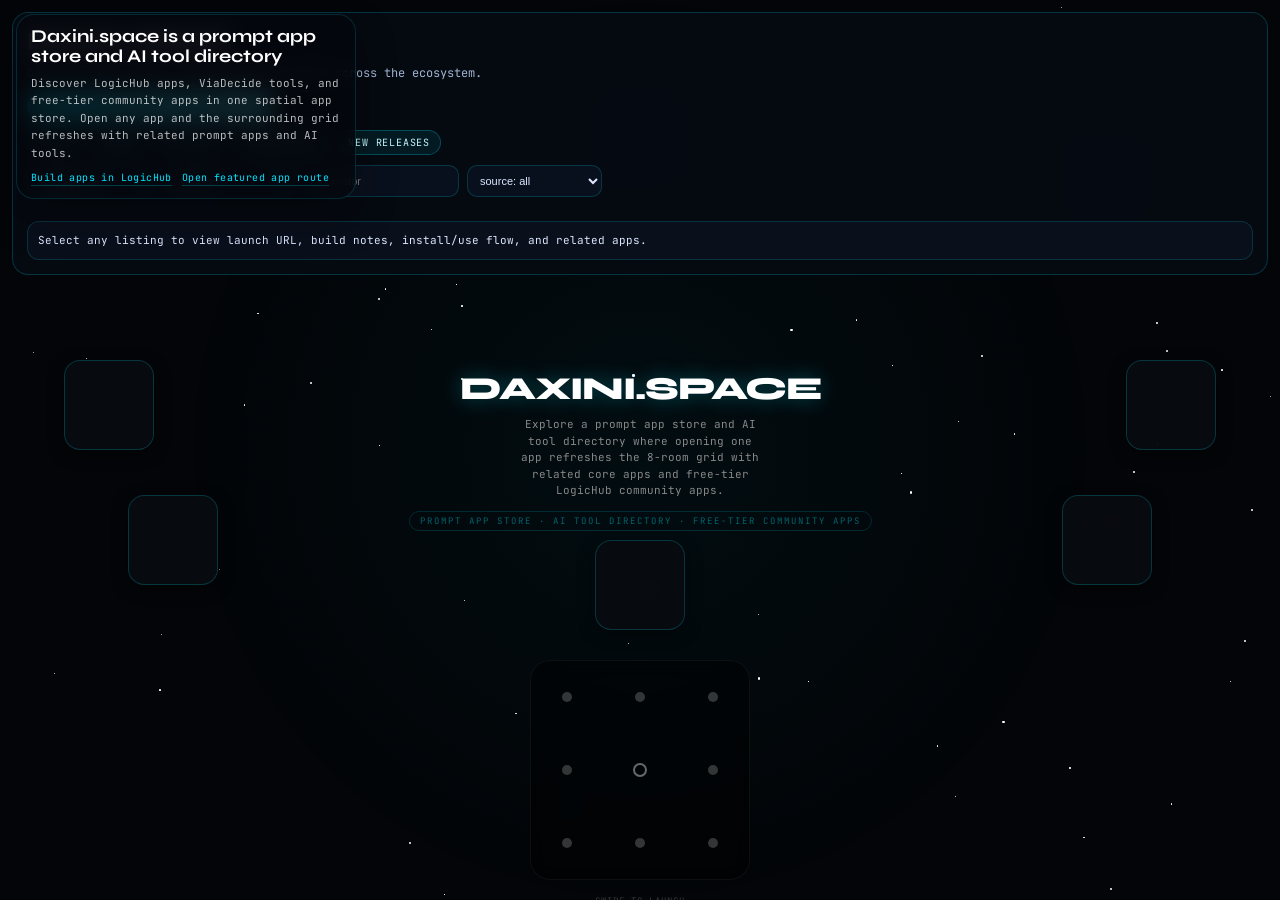
==== commit 85f9632a: "Merge pull request #14 from via-decide/codex/create-reputation-engine-for-creators-2026-04-20 feat: " ====
--- a/index.html
+++ b/index.html
@@ -64,6 +64,7 @@
   <link href="https://fonts.googleapis.com/css2?family=Syne:wght@700;800&family=JetBrains+Mono:wght@400;500;700&display=swap" rel="stylesheet">
 
   <!-- Vercel Web Analytics -->
+  <script src="./reputation-engine.js"></script>
   <script>
     window.va = window.va || function () { (window.vaq = window.vaq || []).push(arguments); };
   </script>
@@ -986,12 +987,45 @@
         items.push({ slug: app.slug, name: app.name, addedAt: new Date().toISOString() });
         localStorage.setItem(key, JSON.stringify(items));
       }
+      const token = localStorage.getItem('passport_token');
+      if (token && window.DaxiniReputationEngine) {
+        window.DaxiniReputationEngine.updatePassportReputation(token, {
+          creator: app.ownerType || app.creator || 'community',
+          templates_used: 1,
+          session_activity: 1
+        });
+      }
       logDiag('WORKSPACE', `${app.name} saved to workspace.`);
     }
 
     function duplicateInLogichub(app) {
       const destination = `https://logichub.app/?duplicate=${encodeURIComponent(app.slug)}`;
+      const token = localStorage.getItem('passport_token');
+      if (token && window.DaxiniReputationEngine) {
+        window.DaxiniReputationEngine.updatePassportReputation(token, {
+          creator: app.ownerType || app.creator || 'community',
+          remixes: 1,
+          forks: 1,
+          session_activity: 1
+        });
+      }
       window.open(destination, '_blank', 'noopener');
+    }
+
+    function rateMarketplaceApp(app) {
+      const token = localStorage.getItem('passport_token');
+      if (!token || !window.DaxiniReputationEngine) return;
+      const raw = window.prompt(`Rate ${app.name} from 1-5`, '5');
+      if (raw === null) return;
+      const rating = Math.max(1, Math.min(5, Number(raw) || 0));
+      if (!rating) return;
+      window.DaxiniReputationEngine.updatePassportReputation(token, {
+        creator: app.ownerType || app.creator || 'community',
+        ratings: rating,
+        session_activity: 1
+      });
+      renderMarketplace();
+      renderMarketplaceDetails(app);
     }
 
     function applyMarketplaceFilters(apps) {
@@ -1023,20 +1057,39 @@
       const filtered = applyMarketplaceFilters(APP_LIBRARY);
       grid.innerHTML = '';
       filtered.forEach(app => {
+        const creatorLabel = app.ownerType || app.creator || 'community';
+        const creatorRep = window.DaxiniReputationEngine
+          ? window.DaxiniReputationEngine.getCreatorReputation(creatorLabel)
+          : { reputation: 0, badge: { key: 'none', label: 'No badge yet' } };
+        const badgeText = creatorRep.badge && creatorRep.badge.key !== 'none'
+          ? ` · badge: ${creatorRep.badge.label}`
+          : '';
         const card = document.createElement('article');
         card.className = 'marketplace-card';
         card.innerHTML = `
           <h3>${app.icon} ${app.name}</h3>
-          <div class="marketplace-meta">type: ${inferType(app)} · creator: ${app.ownerType} · category: ${inferCategory(app)}</div>
+          <div class="marketplace-meta">type: ${inferType(app)} · creator: ${creatorLabel} · category: ${inferCategory(app)}${badgeText}</div>
           <p>${app.desc || 'No description provided.'}</p>
           <div class="marketplace-actions">
             <button type="button" class="btn-launch">Launch</button>
+            <button type="button">Rate ★</button>
             <button type="button">Duplicate / Open in Logichub</button>
             <button type="button">Open in Workspace</button>
           </div>
         `;
-        const [launchBtn, duplicateBtn, workspaceBtn] = card.querySelectorAll('button');
-        launchBtn.addEventListener('click', () => launchAppBySlug(app.slug));
+        const [launchBtn, rateBtn, duplicateBtn, workspaceBtn] = card.querySelectorAll('button');
+        launchBtn.addEventListener('click', () => {
+          const token = localStorage.getItem('passport_token');
+          if (token && window.DaxiniReputationEngine) {
+            window.DaxiniReputationEngine.updatePassportReputation(token, {
+              creator: creatorLabel,
+              downloads: 1,
+              session_activity: 1
+            });
+          }
+          launchAppBySlug(app.slug);
+        });
+        rateBtn.addEventListener('click', () => rateMarketplaceApp(app));
         duplicateBtn.addEventListener('click', () => duplicateInLogichub(app));
         workspaceBtn.addEventListener('click', () => openInWorkspace(app));
         card.addEventListener('click', (event) => {
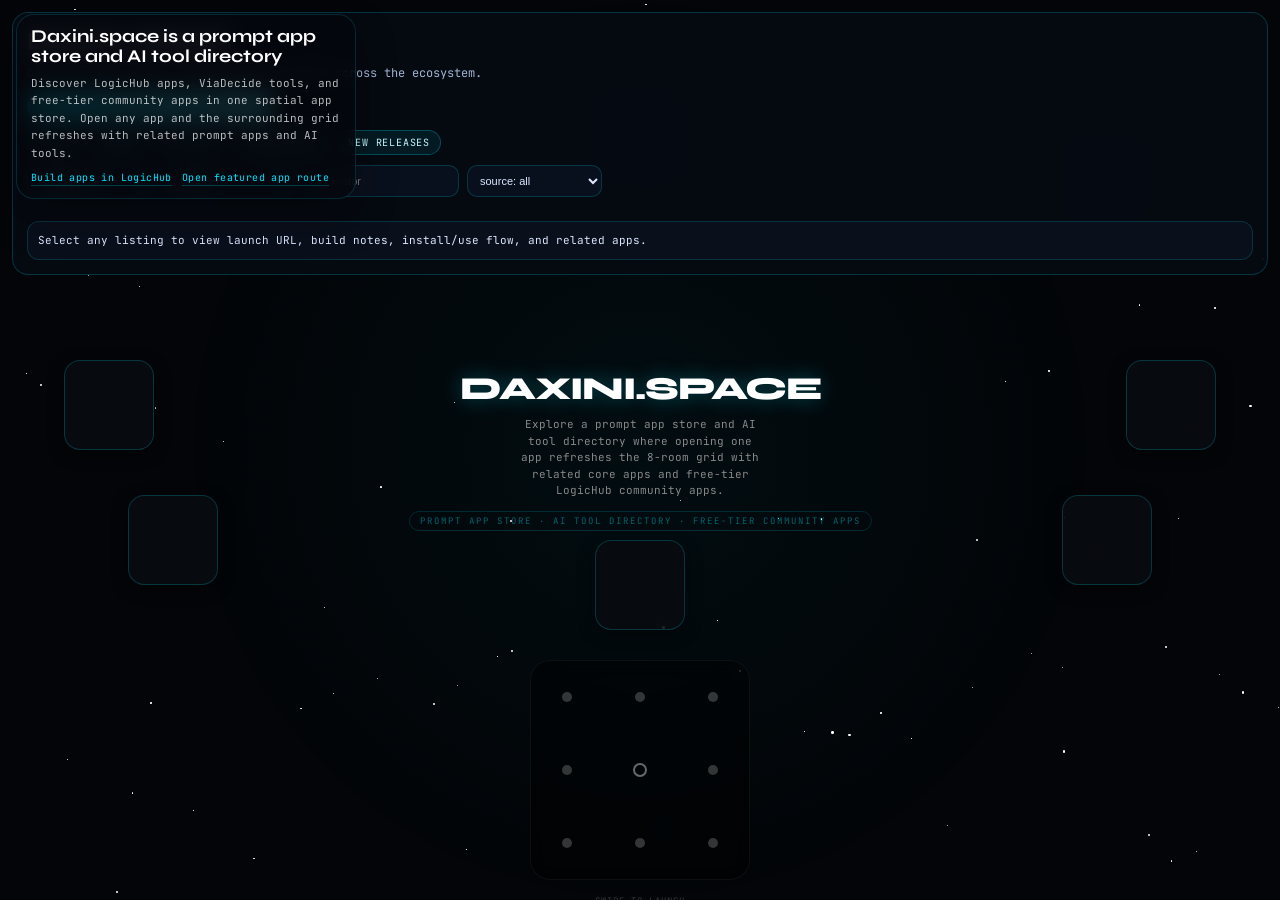
==== commit 1a92cf71: "feat: add asset provenance model and marketplace lineage display" ====
--- a/index.html
+++ b/index.html
@@ -65,6 +65,7 @@
 
   <!-- Vercel Web Analytics -->
   <script src="./reputation-engine.js"></script>
+  <script src="./assets/asset-model.js"></script>
   <script>
     window.va = window.va || function () { (window.vaq = window.vaq || []).push(arguments); };
   </script>
@@ -759,7 +760,7 @@
 
     function createAppRecord(app = {}) {
       const slug = createSlug(app.slug || app.name || 'community-app');
-      return {
+      const record = {
         slug,
         name: app.name || slug.replace(/-/g, ' '),
         icon: app.icon || '✨',
@@ -768,10 +769,22 @@
         desc: app.desc || 'Community-made app published from LogicHub',
         ownerType: app.ownerType || 'community',
         tier: app.tier || 'free',
+        asset_type: app.asset_type || 'apps',
         tags: dedupeTags(app.tags || ['general']),
         source: app.source || (app.ownerType === 'mine' ? 'via-decide' : 'logichub'),
         createdAt: app.createdAt || new Date().toISOString()
       };
+      record.provenance = window.DaxiniAssetModel
+        ? window.DaxiniAssetModel.createAssetRecord({
+          asset_id: app.asset_id || record.slug,
+          creator_passport: app.creator_passport || record.ownerType,
+          created_at: app.created_at || record.createdAt,
+          repo_source: app.repo_source || record.source,
+          version_history: app.version_history,
+          remix_parent: app.remix_parent
+        })
+        : null;
+      return record;
     }
 
     function upsertApp(app) {
@@ -939,6 +952,13 @@
     };
 
     function inferCategory(app) {
+      const type = String(app.asset_type || '').toLowerCase();
+      if (type === 'apps') return 'Apps';
+      if (type === 'tools') return 'Tools';
+      if (type === 'games') return 'Games';
+      if (type === 'simulations') return 'Simulations';
+      if (type === 'documents') return 'Documents';
+      if (type === 'worlds') return 'Worlds';
       const tags = app.tags || [];
       if (tags.includes('game')) return 'Games';
       if (tags.includes('simulation') || tags.includes('space')) return 'Simulations';
@@ -970,11 +990,17 @@
       const detail = document.getElementById('marketplace-detail');
       if (!detail || !app) return;
       const related = relatedAppsFor(app).map(name => `<li>${name}</li>`).join('');
+      const provenance = app.provenance || (window.DaxiniAssetModel ? window.DaxiniAssetModel.createAssetRecord({ asset_id: app.slug, creator_passport: app.ownerType || app.creator, created_at: app.createdAt, repo_source: app.source }) : null);
+      const versions = provenance && provenance.version_history.length ? provenance.version_history.map((entry) => `<li>${entry.version || 'unknown'} · ${new Date(entry.timestamp || provenance.created_at).toISOString()}</li>`).join('') : '<li>v1.0.0 · initial publish</li>';
+      const lineage = provenance && provenance.remix_parent ? `asset → derived_from → ${provenance.remix_parent}` : 'Original asset (no remix parent)';
       detail.innerHTML = `
         <h3>${app.name}</h3>
         <div><strong>Launch URL:</strong> ${app.url}</div>
         <div><strong>What it does:</strong> ${app.desc || 'Utility app in the Daxini ecosystem.'}</div>
         <div><strong>How it was made:</strong> Built with browser-first logic and published through ${app.source === 'logichub' ? 'Logichub public feed' : 'Decide Engine core registry'}.</div>
+        <div><strong>Creator passport:</strong> ${provenance ? provenance.creator_passport : (app.ownerType || app.creator || 'community')} · <strong>Created:</strong> ${provenance ? provenance.created_at : (app.createdAt || 'unknown')}</div>
+        <div><strong>Version history:</strong><ul>${versions}</ul></div>
+        <div><strong>Remix lineage:</strong> ${lineage}</div>
         <div><strong>Install / use flow:</strong> Launch → duplicate in Logichub → open in workspace for saved access.</div>
         <div><strong>Related apps:</strong><ul>${related || '<li>No related apps found yet.</li>'}</ul></div>
       `;
@@ -1068,7 +1094,7 @@
         card.className = 'marketplace-card';
         card.innerHTML = `
           <h3>${app.icon} ${app.name}</h3>
-          <div class="marketplace-meta">type: ${inferType(app)} · creator: ${creatorLabel} · category: ${inferCategory(app)}${badgeText}</div>
+          <div class="marketplace-meta">type: ${inferType(app)} · creator: ${creatorLabel} · created: ${(app.provenance && app.provenance.created_at) || app.createdAt || 'unknown'} · category: ${inferCategory(app)}${badgeText}</div>
           <p>${app.desc || 'No description provided.'}</p>
           <div class="marketplace-actions">
             <button type="button" class="btn-launch">Launch</button>
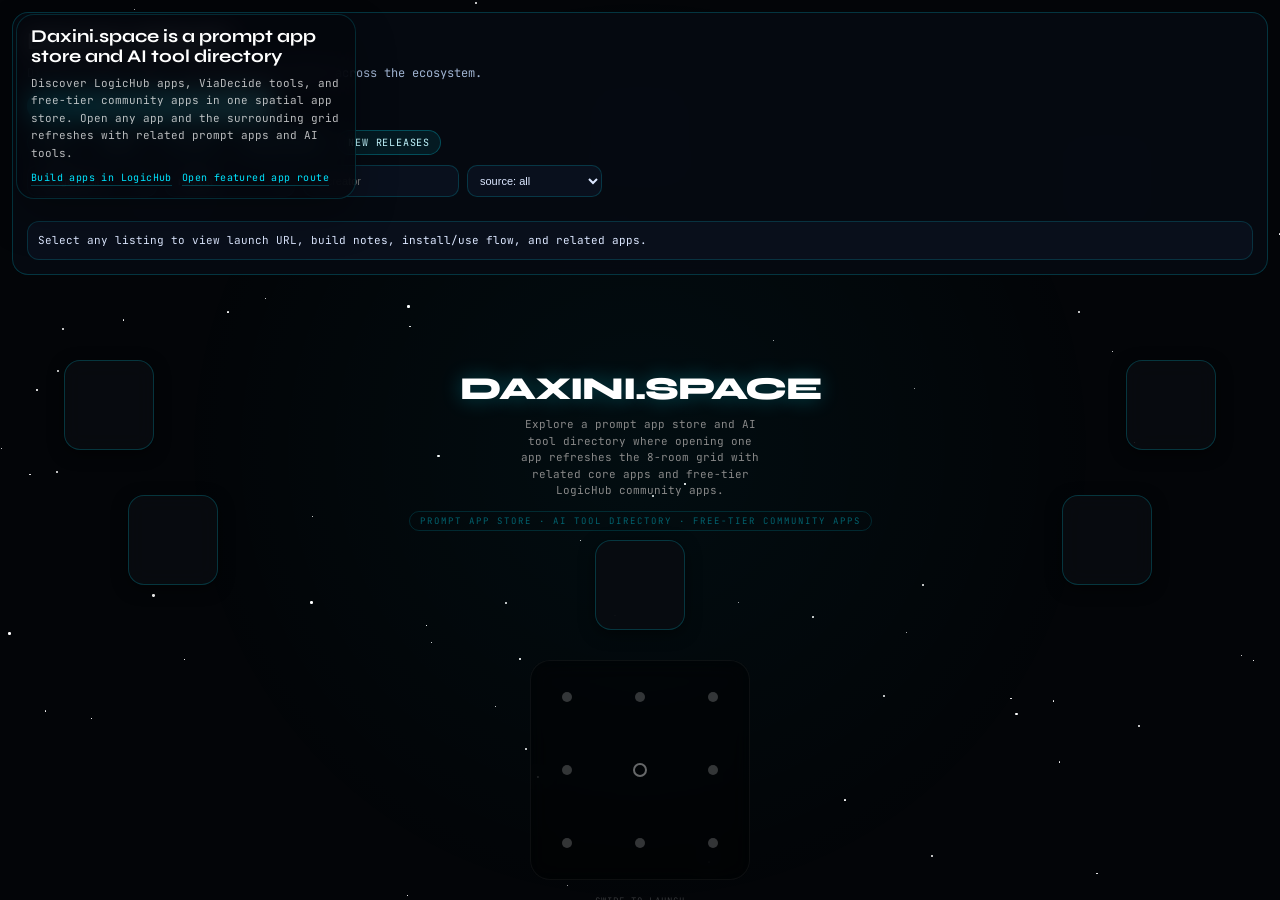
==== commit ae4dbcd4: "Merge pull request #16 from via-decide/codex/implement-creator-earnings-system-2026-04-20 feat: add " ====
--- a/index.html
+++ b/index.html
@@ -65,6 +65,7 @@
 
   <!-- Vercel Web Analytics -->
   <script src="./reputation-engine.js"></script>
+  <script src="./earnings-ledger.js"></script>
   <script src="./assets/asset-model.js"></script>
   <script>
     window.va = window.va || function () { (window.vaq = window.vaq || []).push(arguments); };
@@ -986,6 +987,14 @@
         .map(item => item.candidate.name);
     }
 
+    function inferRevenueSource(app) {
+      const tags = (app && app.tags) || [];
+      const category = String(app && app.category || "").toLowerCase();
+      if (tags.includes('simulation') || tags.includes('space') || category.includes('simulation')) return 'simulation_worlds';
+      if (tags.includes('research') || category.includes('research')) return 'research_exports';
+      return 'app_sales';
+    }
+
     function renderMarketplaceDetails(app) {
       const detail = document.getElementById('marketplace-detail');
       if (!detail || !app) return;
@@ -1021,6 +1030,9 @@
           session_activity: 1
         });
       }
+      if (token && window.DaxiniEarningsLedger) {
+        window.DaxiniEarningsLedger.recordEarning(token, app.slug, inferRevenueSource(app));
+      }
       logDiag('WORKSPACE', `${app.name} saved to workspace.`);
     }
 
@@ -1034,6 +1046,9 @@
           forks: 1,
           session_activity: 1
         });
+      }
+      if (token && window.DaxiniEarningsLedger) {
+        window.DaxiniEarningsLedger.recordEarning(token, app.slug, 'template_licensing');
       }
       window.open(destination, '_blank', 'noopener');
     }
@@ -1112,6 +1127,9 @@
               downloads: 1,
               session_activity: 1
             });
+          }
+          if (token && window.DaxiniEarningsLedger) {
+            window.DaxiniEarningsLedger.recordEarning(token, app.slug, inferRevenueSource(app));
           }
           launchAppBySlug(app.slug);
         });
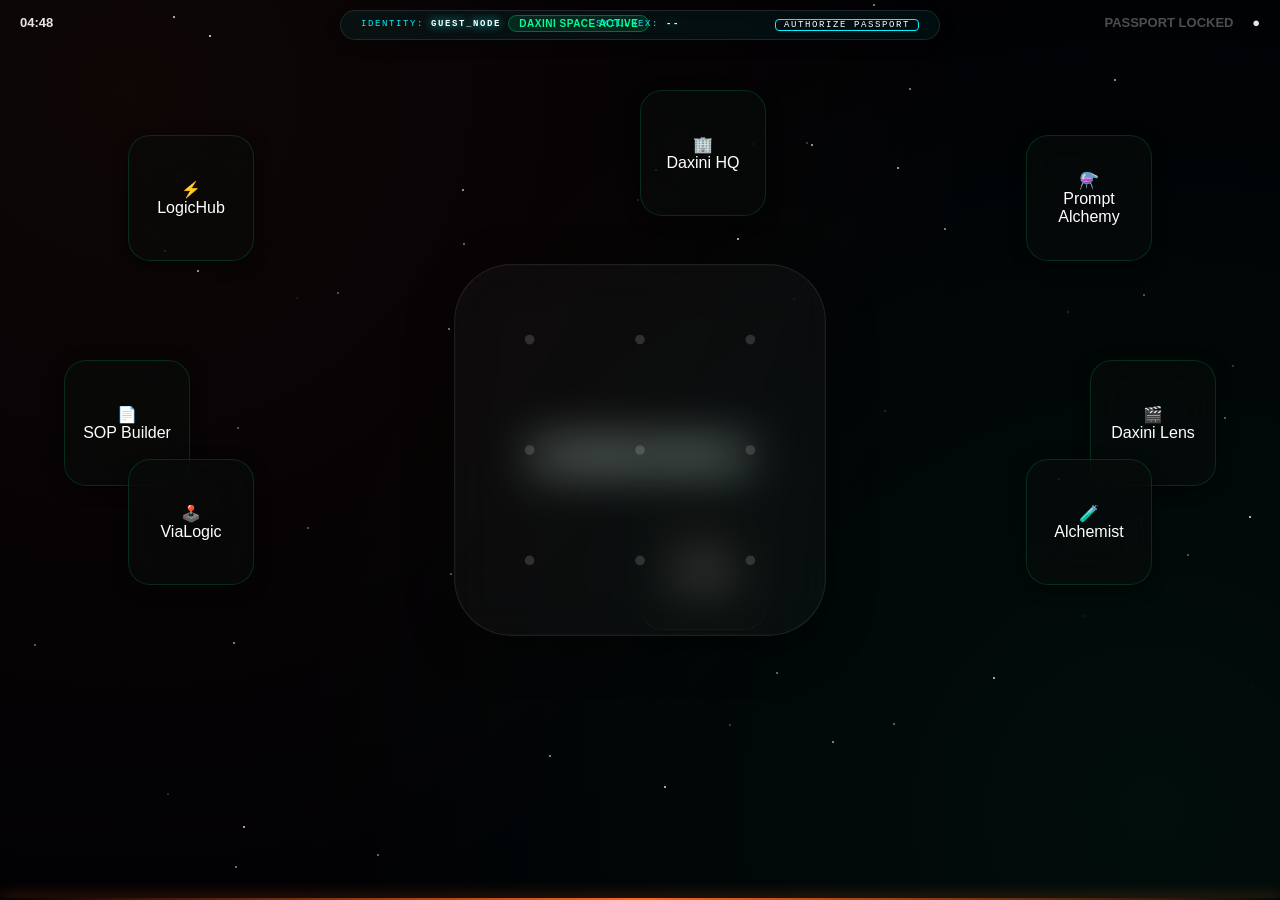
==== commit a785c4ed: "Merge pull request #28 from via-decide/feat/zayvora-integration feat(zayvora): integrate sovereign i" ====
--- a/index.html
+++ b/index.html
@@ -3,481 +3,34 @@
 <head>
   <meta charset="UTF-8">
   <meta name="viewport" content="width=device-width, initial-scale=1.0, maximum-scale=1.0, user-scalable=no, viewport-fit=cover">
-  <title>Daxini.space — Prompt App Store and AI Tool Directory for LogicHub Apps</title>
-  <meta name="description" content="Daxini.space is a prompt app store and AI tool directory for LogicHub apps, ViaDecide tools, and free-tier community apps. Open one app and the surrounding grid refreshes with related apps.">
-  <link rel="canonical" href="https://daxini.space/">
-  <meta property="og:type" content="website">
-  <meta property="og:title" content="Daxini.space — Prompt App Store and AI Tool Directory for LogicHub Apps">
-  <meta property="og:description" content="Browse prompt apps, AI tools, and free-tier LogicHub community apps in a spatial app store that refreshes related routes around every app you open.">
-  <meta property="og:url" content="https://daxini.space/">
-  <meta property="og:site_name" content="Daxini.space">
-  <meta name="twitter:card" content="summary_large_image">
-  <meta name="twitter:title" content="Daxini.space — Prompt App Store and AI Tool Directory for LogicHub Apps">
-  <meta name="twitter:description" content="Spatial discovery for prompt apps, AI tools, and free-tier LogicHub community apps. Open any app to refresh related routes.">
-  <script type="application/ld+json">
-  {
-    "@context": "https://schema.org",
-    "@type": "CollectionPage",
-    "name": "Daxini.space",
-    "url": "https://daxini.space/",
-    "description": "Daxini.space is a prompt app store and AI tool directory for LogicHub apps, ViaDecide tools, and free-tier community apps.",
-    "isPartOf": {
-      "@type": "WebSite",
-      "name": "Daxini.space",
-      "url": "https://daxini.space/"
-    },
-    "mainEntity": {
-      "@type": "ItemList",
-      "itemListElement": [
-        {
-          "@type": "SoftwareApplication",
-          "position": 1,
-          "name": "LogicHub",
-          "url": "https://logichub.app/",
-          "applicationCategory": "DeveloperApplication"
-        },
-        {
-          "@type": "SoftwareApplication",
-          "position": 2,
-          "name": "Prompt Alchemy",
-          "url": "https://via-decide.github.io/PromptAlchemy/",
-          "applicationCategory": "BusinessApplication"
-        },
-        {
-          "@type": "SoftwareApplication",
-          "position": 3,
-          "name": "Daxini HQ",
-          "url": "https://daxini.xyz/",
-          "applicationCategory": "BusinessApplication"
-        }
-      ]
-    }
-  }
-  </script>
-
-  <!-- iOS PWA Hooks -->
-  <meta name="apple-mobile-web-app-capable" content="yes">
-  <meta name="apple-mobile-web-app-status-bar-style" content="black-translucent">
-  <meta name="theme-color" content="#030508">
-
-  <!-- Premium Typography -->
-  <link href="https://fonts.googleapis.com/css2?family=Syne:wght@700;800&family=JetBrains+Mono:wght@400;500;700&display=swap" rel="stylesheet">
-
-  <!-- Vercel Web Analytics -->
-  <script src="./reputation-engine.js"></script>
-  <script src="./earnings-ledger.js"></script>
-  <script src="./assets/asset-model.js"></script>
-  <script>
-    window.va = window.va || function () { (window.vaq = window.vaq || []).push(arguments); };
-  </script>
-  <script src="/_vercel/insights/script.js"></script>
-
-  <style>
-    /* =========================================================
-       CORE VARIABLES & RESET
-       ========================================================= */
-    :root {
-      --bg: #030508;
-      --cyan: #00e5ff;
-      --saffron: #ff671f;
-      --glass-bg: rgba(10, 12, 18, 0.75);
-      --glass-border: rgba(0, 229, 255, 0.2);
-      --font-mono: 'JetBrains Mono', monospace;
-      --font-display: 'Syne', sans-serif;
-    }
-
-    * { margin: 0; padding: 0; box-sizing: border-box; user-select: none; -webkit-user-select: none; }
-    body { background-color: var(--bg); color: #fff; font-family: var(--font-mono); overflow: hidden; touch-action: none; }
-
-    /* =========================================================
-       DIAGNOSTICS HUD
-       ========================================================= */
-    #os-diagnostics {
-      position: fixed; top: 0; left: 0; width: 100%;
-      background: rgba(0,0,0,0.85); color: var(--cyan);
-      font-size: 10px; padding: max(env(safe-area-inset-top), 10px) 10px 10px;
-      z-index: 100000; border-bottom: 1px solid var(--cyan);
-      pointer-events: none; display: none;
-    }
-    .diag-log { margin-bottom: 4px; }
-    .diag-time { color: #555; margin-right: 8px; }
-
-    /* =========================================================
-       STARFIELD BACKGROUND
-       ========================================================= */
-    #starfield {
-      position: fixed; inset: 0; z-index: 0; pointer-events: none; overflow: hidden;
-    }
-    .star {
-      position: absolute; background: #fff; border-radius: 50%;
-      animation: twinkle linear infinite;
-    }
-    @keyframes twinkle {
-      0%, 100% { opacity: 0.1; }
-      50% { opacity: 0.7; }
-    }
-
-    /* =========================================================
-       FRACTAL ROOM ENVIRONMENT (The Desktop)
-       ========================================================= */
-    #room-environment {
-      position: fixed; inset: 0; display: flex; align-items: center; justify-content: center;
-      z-index: 10; transition: transform 0.5s cubic-bezier(0.16, 1, 0.3, 1), opacity 0.5s;
-      background-image: radial-gradient(circle at 50% 50%, rgba(0, 229, 255, 0.04) 0%, transparent 60%);
-    }
-
-    #room-center { text-align: center; pointer-events: none; z-index: 2; }
-    #room-title {
-      font-family: var(--font-display); font-size: 32px; font-weight: 800;
-      letter-spacing: -1px; margin-bottom: 8px; text-transform: uppercase;
-      text-shadow: 0 0 20px rgba(0, 229, 255, 0.3);
-      transition: color 0.3s;
-    }
-    #room-lore { font-size: 11px; color: #888; max-width: 250px; line-height: 1.5; margin: 0 auto; }
-
-    /* OS VERSION BADGE */
-    .os-badge {
-      display: inline-block; margin-top: 12px;
-      font-size: 9px; letter-spacing: 2px; text-transform: uppercase;
-      color: rgba(0,229,255,0.4); border: 1px solid rgba(0,229,255,0.15);
-      padding: 3px 10px; border-radius: 999px;
-    }
-
-    /* APP NODES (Glowing Glass Cards) */
-    .room-node-app {
-      position: absolute; width: 90px; height: 90px;
-      background: var(--glass-bg); border: 1px solid var(--glass-border);
-      border-radius: 16px; display: flex; flex-direction: column;
-      align-items: center; justify-content: center;
-      text-align: center; padding: 8px; cursor: pointer; pointer-events: auto;
-      backdrop-filter: blur(10px); -webkit-backdrop-filter: blur(10px);
-      transition: all 0.3s cubic-bezier(0.25, 1, 0.5, 1);
-      box-shadow: 0 4px 15px rgba(0,0,0,0.5);
-    }
-    .room-node-app:hover, .room-node-app:active {
-      border-color: var(--cyan); transform: scale(1.1);
-      box-shadow: 0 0 20px rgba(0, 229, 255, 0.2);
-    }
-    .room-node-app:active { transform: scale(0.97); }
-
-    /* Status Indicators on Nodes */
-    .status-dot {
-      position: absolute; top: 8px; right: 8px; width: 6px; height: 6px; border-radius: 50%;
-    }
-    .status-live { background: var(--cyan); box-shadow: 0 0 8px var(--cyan); animation: pulse-dot 2s ease infinite; }
-    .status-pending { background: var(--saffron); box-shadow: 0 0 8px var(--saffron); }
-    @keyframes pulse-dot { 0%,100%{ opacity:1; } 50%{ opacity:0.4; } }
-
-    .app-icon { font-size: 24px; margin-bottom: 6px; }
-    .app-name { font-size: 9px; font-weight: 700; color: #fff; text-transform: uppercase; letter-spacing: 0.5px; line-height: 1.2; }
-
-    /* Spatial Positioning — Matches 3×3 thumb matrix */
-    #node-0 { top: 15%; left: 10%; }
-    #node-1 { top: 10%; left: 50%; transform: translateX(-50%); }
-    #node-2 { top: 15%; right: 10%; }
-    #node-3 { top: 40%; left: 5%; }
-    #node-5 { top: 40%; right: 5%; }
-    #node-6 { bottom: 35%; left: 10%; }
-    #node-7 { bottom: 30%; left: 50%; transform: translateX(-50%); }
-    #node-8 { bottom: 35%; right: 10%; }
-
-    /* =========================================================
-       WINDOW MANAGER (The App Viewport)
-       ========================================================= */
-    #window-manager {
-      position: fixed; inset: 0;
-      padding: max(env(safe-area-inset-top), 20px) 20px;
-      padding-bottom: calc(env(safe-area-inset-bottom, 20px) + 260px);
-      display: flex; flex-direction: column; justify-content: flex-end; gap: 12px;
-      z-index: 50; pointer-events: none;
-    }
-
-    .glass-window {
-      pointer-events: auto; flex: 1; min-height: 0;
-      background: var(--bg); border: 1px solid var(--cyan); border-radius: 16px;
-      display: flex; flex-direction: column; overflow: hidden;
-      animation: slideUp 0.4s cubic-bezier(0.19, 1, 0.22, 1);
-      box-shadow: 0 20px 50px rgba(0,0,0,0.8), 0 0 0 1px rgba(0,229,255,0.2);
-    }
-    @keyframes slideUp {
-      from { transform: translateY(100px) scale(0.9); opacity: 0; }
-      to   { transform: translateY(0) scale(1); opacity: 1; }
-    }
-
-    .window-header {
-      height: 44px; border-bottom: 1px solid rgba(0,229,255,0.2);
-      background: var(--glass-bg);
-      display: flex; align-items: center; justify-content: space-between; padding: 0 16px;
-      flex-shrink: 0;
-    }
-    .window-title {
-      font-size: 11px; color: var(--cyan); font-weight: 700;
-      letter-spacing: 1px; text-transform: uppercase;
-      display: flex; align-items: center; gap: 8px;
-    }
-    .window-controls { display: flex; align-items: center; gap: 10px; }
-    .window-btn {
-      color: rgba(255,255,255,0.5); font-size: 11px; cursor: pointer;
-      padding: 4px 8px; border-radius: 4px; border: 1px solid rgba(255,255,255,0.1);
-      transition: all 0.15s; font-family: var(--font-mono);
-    }
-    .window-btn:hover { color: #fff; border-color: rgba(0,229,255,0.4); }
-    .window-close { color: #fff; font-size: 18px; cursor: pointer; padding: 4px; line-height: 1; opacity: 0.7; }
-    .window-close:active { opacity: 1; color: var(--saffron); }
-
-    .window-content { flex: 1; width: 100%; border: none; background: #fff; min-height: 0; }
-
-    /* Offline/External Terminal */
-    .offline-terminal {
-      flex: 1; background: #05070a; color: var(--cyan);
-      display: flex; flex-direction: column; align-items: center; justify-content: center;
-      padding: 20px; text-align: center;
-      background-image:
-        linear-gradient(rgba(0,229,255,0.02) 1px, transparent 1px),
-        linear-gradient(90deg, rgba(0,229,255,0.02) 1px, transparent 1px);
-      background-size: 20px 20px;
-    }
-    .term-icon { font-size: 40px; margin-bottom: 15px; filter: drop-shadow(0 0 10px var(--saffron)); }
-    .term-title { color: var(--saffron); letter-spacing: 2px; font-weight: 700; margin-bottom: 10px; }
-    .term-desc { font-size: 11px; color: #888; max-width: 280px; line-height: 1.6; }
-    .term-blink { animation: blink 1s step-end infinite; }
-    @keyframes blink { 50% { opacity: 0; } }
-
-    /* =========================================================
-       THUMB ZONE MATRIX
-       ========================================================= */
-    #os-minimap {
-      position: fixed;
-      bottom: calc(env(safe-area-inset-bottom, 10px) + 20px);
-      left: 50%; transform: translateX(-50%);
-      width: 220px; height: 220px;
-      z-index: 9999; touch-action: none;
-      background: rgba(0,0,0,0.4); border-radius: 20px;
-      border: 1px solid rgba(255,255,255,0.05);
-      backdrop-filter: blur(10px);
-    }
-
-    #grid-svg { position: absolute; inset: 0; width: 100%; height: 100%; pointer-events: none; z-index: 1; }
-    #trace-line {
-      fill: none; stroke: var(--cyan); stroke-width: 4px;
-      stroke-linecap: round; stroke-linejoin: round;
-      filter: drop-shadow(0 0 8px rgba(0,229,255,0.5));
-      transition: stroke 0.2s, filter 0.2s;
-    }
-
-    #dots-container {
-      position: absolute; inset: 0;
-      display: grid; grid-template-columns: repeat(3,1fr); grid-template-rows: repeat(3,1fr);
-      z-index: 2;
-    }
-    .dot-cell { display: flex; align-items: center; justify-content: center; pointer-events: none; }
-    .dot {
-      width: 10px; height: 10px; background: rgba(255,255,255,0.2);
-      border-radius: 50%; transition: all 0.2s;
-    }
-    .dot.active { background: var(--cyan); box-shadow: 0 0 15px var(--cyan); transform: scale(1.5); }
-    .dot.center-dot { width: 14px; height: 14px; border: 2px solid rgba(255,255,255,0.4); background: transparent; }
-
-    /* Minimap hint label */
-    .minimap-hint {
-      position: absolute; bottom: -28px; left: 50%; transform: translateX(-50%);
-      font-size: 9px; color: rgba(255,255,255,0.2); letter-spacing: 1px;
-      text-transform: uppercase; white-space: nowrap;
-    }
-
-    /* SIGIL RECOGNITION */
-    body.sigil-flash #trace-line { stroke: var(--saffron) !important; filter: drop-shadow(0 0 15px var(--saffron)) !important; }
-    body.sigil-flash .dot.active { background: var(--saffron) !important; box-shadow: 0 0 15px var(--saffron) !important; }
-    body.sigil-flash #room-title { color: var(--saffron); }
-
-    /* =========================================================
-       APP COUNT BADGE
-       ========================================================= */
-    #app-count-badge {
-      position: fixed; top: max(env(safe-area-inset-top), 12px); right: 16px;
-      z-index: 200; font-size: 10px; letter-spacing: 1.5px;
-      color: rgba(0,229,255,0.5); font-family: var(--font-mono);
-      pointer-events: none;
-    }
-
-    /* =========================================================
-       SEO SUMMARY PANEL — hides when any app is open
-       ========================================================= */
-    .seo-summary-panel {
-      position: fixed;
-      top: max(env(safe-area-inset-top), 14px);
-      left: 16px;
-      width: min(340px, calc(100vw - 92px));
-      z-index: 220;
-      background: rgba(4, 7, 12, 0.84);
-      border: 1px solid rgba(0,229,255,0.16);
-      border-radius: 18px;
-      padding: 12px 14px;
-      backdrop-filter: blur(12px);
-      -webkit-backdrop-filter: blur(12px);
-      box-shadow: 0 18px 40px rgba(0,0,0,0.28);
-      /* smooth transition for hide/show */
-      transition: opacity 0.2s ease, transform 0.2s ease;
-    }
-    .seo-summary-panel.hidden {
-      opacity: 0;
-      pointer-events: none;
-      transform: translateY(-8px);
-    }
-    .seo-summary-panel h2 {
-      font-family: var(--font-display);
-      font-size: 18px;
-      line-height: 1.1;
-      margin-bottom: 8px;
-      color: #fff;
-    }
-    .seo-summary-panel p {
-      font-size: 11px;
-      line-height: 1.6;
-      color: rgba(255,255,255,0.72);
-      margin-bottom: 8px;
-    }
-    .seo-summary-links {
-      display: flex;
-      gap: 10px;
-      flex-wrap: wrap;
-    }
-    .seo-summary-links a {
-      color: var(--cyan);
-      text-decoration: none;
-      font-size: 10px;
-      letter-spacing: 0.04em;
-      border-bottom: 1px solid rgba(0,229,255,0.24);
-      padding-bottom: 1px;
-    }
-    .seo-summary-links a:hover {
-      color: #fff;
-      border-bottom-color: rgba(255,255,255,0.5);
-    }
-
-    /* =========================================================
-       MARKETPLACE STOREFRONT
-       ========================================================= */
-    #marketplace-home {
-      position: fixed;
-      top: max(env(safe-area-inset-top), 12px);
-      left: 12px;
-      right: 12px;
-      z-index: 80;
-      background: rgba(6, 10, 18, 0.92);
-      border: 1px solid rgba(0, 229, 255, 0.2);
-      border-radius: 16px;
-      padding: 14px;
-      backdrop-filter: blur(12px);
-      -webkit-backdrop-filter: blur(12px);
-      max-height: min(70vh, 720px);
-      overflow: auto;
-    }
-    .marketplace-hero h2 { font-family: var(--font-display); font-size: 24px; letter-spacing: 0.03em; margin-bottom: 8px; }
-    .marketplace-hero p { font-size: 12px; color: #9fb3d1; line-height: 1.5; margin-bottom: 10px; }
-    .marketplace-top-cta {
-      display: inline-flex; align-items: center; gap: 6px; text-decoration: none;
-      color: #02060f; background: linear-gradient(90deg, #00e5ff, #58f2ff);
-      border-radius: 999px; padding: 7px 12px; font-size: 11px; font-weight: 700;
-    }
-    .category-row, .filter-row, .mobile-tabs { display: flex; gap: 8px; flex-wrap: wrap; margin-top: 10px; }
-    .category-chip {
-      border: 1px solid rgba(0,229,255,0.25); background: rgba(0,229,255,0.08);
-      color: #c2f7ff; border-radius: 999px; padding: 5px 10px; font-size: 10px; text-transform: uppercase;
-      letter-spacing: 0.08em;
-    }
-    .filter-row select, .filter-row input {
-      background: #09101d; color: #dce7ff; border: 1px solid rgba(0,229,255,0.18); border-radius: 10px;
-      padding: 8px; font-size: 11px; min-width: 130px;
-    }
-    #marketplace-grid {
-      display: grid; grid-template-columns: repeat(auto-fit, minmax(220px, 1fr)); gap: 10px; margin-top: 12px;
-    }
-    .marketplace-card { background: #0f1726; border: 1px solid #23344f; border-radius: 12px; padding: 12px; }
-    .marketplace-card h3 { font-size: 14px; margin-bottom: 6px; }
-    .marketplace-meta { font-size: 11px; color: #9fb3d1; line-height: 1.4; margin-bottom: 6px; }
-    .marketplace-card p { font-size: 11px; color: #dce7ff; line-height: 1.45; margin-bottom: 8px; }
-    .marketplace-actions { display: flex; gap: 6px; flex-wrap: wrap; }
-    .marketplace-actions button {
-      border: 1px solid rgba(0,229,255,0.18); background: #0c1322; color: #dce7ff; border-radius: 8px;
-      padding: 6px 8px; font-size: 10px; cursor: pointer;
-    }
-    .marketplace-actions .btn-launch { background: rgba(0,229,255,0.14); border-color: rgba(0,229,255,0.4); }
-    #marketplace-detail {
-      margin-top: 12px; border: 1px solid rgba(0,229,255,0.16); border-radius: 12px;
-      background: #090f1b; padding: 10px; font-size: 11px; color: #dce7ff; line-height: 1.55;
-    }
-    #marketplace-detail h3 { font-size: 14px; margin-bottom: 6px; color: #fff; }
-    .mobile-tabs { display: none; }
-    .mobile-tab {
-      flex: 1; text-align: center; border: 1px solid rgba(0,229,255,0.2); border-radius: 10px;
-      padding: 7px; font-size: 11px; color: #b5d8ff;
-    }
-    .mobile-tab.active { color: #fff; background: rgba(0,229,255,0.12); }
-
-    @media (max-width: 768px) {
-      #marketplace-home { top: max(env(safe-area-inset-top), 6px); left: 6px; right: 6px; max-height: 64vh; }
-      .mobile-tabs { display: flex; }
-      .minimap-hint { display: none; }
-    }
-
-  </style>
+  <title>Daxini.space — Premium Pattern OS</title>
+  <meta name="description" content="Daxini.space is a sovereign pattern-based OS for app discovery.">
+  <link rel="stylesheet" href="os-core.css">
 </head>
 <body>
 
   <!-- STARFIELD -->
   <div id="starfield"></div>
 
-  <!-- DIAGNOSTICS -->
-  <div id="os-diagnostics"><div id="diag-content"></div></div>
+  <!-- IDENTITY HUD -->
+  <div id="identity-hud"></div>
 
-  <!-- APP COUNT -->
-  <div id="app-count-badge"></div>
-
-  <section id="marketplace-home" aria-label="Marketplace storefront">
-    <div class="marketplace-hero">
-      <h2>DAXINI.SPACE</h2>
-      <p>Discover apps, tools, and simulations built across the ecosystem.</p>
-      <a class="marketplace-top-cta" href="https://logichub.app/" target="_blank" rel="noopener">Build in Logichub → Publish here</a>
+  <!-- SOVEREIGN AUTH OVERLAY -->
+  <div id="zv-auth-overlay" class="zv-auth-overlay hidden">
+    <div class="zv-auth-modal">
+      <div class="zv-auth-icon">🛡️</div>
+      <h2 class="zv-auth-title">Sovereign Authorization</h2>
+      <p class="zv-auth-desc">Access to the Daxini Pattern OS requires a verified Sovereign Passport. Please enter your hardware ID to authorize this session.</p>
+      <form id="zv-auth-form" class="zv-auth-form">
+        <div class="zv-auth-group">
+          <label>PHYSICAL PASSPORT ID</label>
+          <input type="text" id="zv-nfc-input" placeholder="Enter Hardware ID..." required>
+        </div>
+        <button type="submit" class="zv-auth-btn">Authorize Hardware</button>
+        <div id="zv-auth-status" class="zv-auth-status"></div>
+      </form>
     </div>
-    <div class="category-row" aria-label="Visible categories">
-      <span class="category-chip">Tools</span>
-      <span class="category-chip">Games</span>
-      <span class="category-chip">AI Apps</span>
-      <span class="category-chip">Simulations</span>
-      <span class="category-chip">New Releases</span>
-    </div>
-    <div class="mobile-tabs" id="mobile-tabs">
-      <button type="button" class="mobile-tab active" data-tab="discover">Discover</button>
-      <button type="button" class="mobile-tab" data-tab="launch">Launch</button>
-      <button type="button" class="mobile-tab" data-tab="publish">Publish</button>
-    </div>
-    <div class="filter-row">
-      <select id="filter-category"><option value="">category: all</option></select>
-      <select id="filter-sort">
-        <option value="newest">newest</option>
-        <option value="trending">trending</option>
-      </select>
-      <input id="filter-creator" type="search" placeholder="by creator">
-      <select id="filter-source">
-        <option value="">source: all</option>
-        <option value="logichub">from Logichub</option>
-        <option value="via-decide">from Decide Engine</option>
-      </select>
-    </div>
-    <div id="marketplace-grid" aria-live="polite"></div>
-    <aside id="marketplace-detail">Select any listing to view launch URL, build notes, install/use flow, and related apps.</aside>
-  </section>
-
-
-  <section class="seo-summary-panel" aria-label="Daxini.space summary">
-    <h2>Daxini.space is a prompt app store and AI tool directory</h2>
-    <p>Discover LogicHub apps, ViaDecide tools, and free-tier community apps in one spatial app store. Open any app and the surrounding grid refreshes with related prompt apps and AI tools.</p>
-    <div class="seo-summary-links">
-      <a href="https://logichub.app/">Build apps in LogicHub</a>
-      <a href="https://daxini.space/?app=logichub">Open featured app route</a>
-    </div>
-  </section>
+  </div>
 
   <!-- WINDOW MANAGER -->
   <div id="window-manager"></div>
@@ -495,8 +48,6 @@
 
     <div id="room-center">
       <h1 id="room-title">DAXINI.SPACE</h1>
-      <div id="room-lore">Explore a prompt app store and AI tool directory where opening one app refreshes the 8-room grid with related core apps and free-tier LogicHub community apps.</div>
-      <div class="os-badge">Prompt app store · AI tool directory · free-tier community apps</div>
     </div>
   </div>
 
@@ -514,1079 +65,34 @@
       <div class="dot-cell"><div class="dot" id="dot-7"></div></div>
       <div class="dot-cell"><div class="dot" id="dot-8"></div></div>
     </div>
-    <div class="minimap-hint">swipe to launch</div>
   </div>
 
+  <!-- MODULAR CORE -->
+  <script src="daxini-registry.js"></script>
+  <script src="daxini-passport.js"></script>
+  <script src="pattern-tracer.js"></script>
+  <script src="os-shell.js"></script>
+  <script src="daxini-ui.js"></script>
+
   <script>
-    import('./main.js');
-
-    /* =========================================================
-       1. STARFIELD GENERATOR
-       ========================================================= */
+    // Starfield initializer (one-off)
     (function() {
       const sf = document.getElementById('starfield');
-      for (let i = 0; i < 80; i++) {
+      for (let i = 0; i < 60; i++) {
         const star = document.createElement('div');
-        star.className = 'star';
-        const size = Math.random() * 2 + 0.5;
-        star.style.cssText = `
-          width:${size}px; height:${size}px;
-          top:${Math.random()*100}%;
-          left:${Math.random()*100}%;
-          animation-duration:${2 + Math.random()*4}s;
-          animation-delay:${Math.random()*4}s;
-        `;
+        star.style.cssText = `position:absolute; width:2px; height:2px; background:#fff; border-radius:50%; top:${Math.random()*100}%; left:${Math.random()*100}%; opacity:${Math.random()};`;
         sf.appendChild(star);
       }
     })();
 
-    /* =========================================================
-       2. DIAGNOSTICS ENGINE
-       ========================================================= */
-    const diagEl   = document.getElementById('os-diagnostics');
-    const diagContent = document.getElementById('diag-content');
-    let tapCount = 0;
-
-    document.body.addEventListener('touchstart', (e) => {
-      if (e.touches[0].clientX < 60 && e.touches[0].clientY < 60) {
-        tapCount++;
-        if (tapCount === 3) {
-          diagEl.style.display = diagEl.style.display === 'none' ? 'block' : 'none';
-          tapCount = 0;
+    // Helper to route logs to spatial-engine's diagnostics
+    window.logDiag = function(action, message) {
+        if (window.OS && window.OS.updateDiagnostics) {
+            window.OS.updateDiagnostics('ZAYVORA', action, message);
+        } else {
+            console.log(`[${action}] ${message}`);
         }
-        setTimeout(() => tapCount = 0, 1500);
-      }
-    });
-
-    function logDiag(type, msg) {
-      const now = new Date().toLocaleTimeString([], { hour12: false });
-      const entry = document.createElement('div');
-      entry.className = 'diag-log';
-      entry.innerHTML = `<span class="diag-time">[${now}]</span> <strong>[${type}]</strong> ${msg}`;
-      diagContent.prepend(entry);
-      if (diagContent.children.length > 10) diagContent.lastChild.remove();
-      console.log(`[DAXINI OS] ${type}: ${msg}`);
-    }
-
-    /* =========================================================
-       3. THE DAXINI MICRO-FRONTEND REGISTRY
-       ========================================================= */
-    const ROOM_POSITIONS = [0, 1, 2, 3, 5, 6, 7, 8];
-    const DEFAULT_ROOM_SLUGS = [
-      'logichub',
-      'daxini-hq',
-      'prompt-alchemy',
-      'sop-builder',
-      'daxini-lens',
-      'via-logic',
-      'studyos',
-      'alchemist'
-    ];
-
-    const CORE_APPS = [
-      {
-        slug: 'logichub',
-        name: 'LogicHub',
-        icon: '⚡',
-        url: 'https://logichub.app',
-        status: 'live',
-        desc: 'AI app builder for non-technical users who want prompt apps, workflow tools, and APK-ready prototypes',
-        ownerType: 'mine',
-        tier: 'core',
-        tags: ['builder', 'app', 'workflow', 'logic', 'apk']
-      },
-      {
-        slug: 'daxini-hq',
-        name: 'Daxini HQ',
-        icon: '🏢',
-        url: 'https://daxini.xyz',
-        status: 'live',
-        desc: 'Holding company and ecosystem index',
-        ownerType: 'mine',
-        tier: 'core',
-        tags: ['company', 'hub', 'ecosystem']
-      },
-      {
-        slug: 'prompt-alchemy',
-        name: 'Prompt Alchemy',
-        icon: '⚗️',
-        url: 'https://via-decide.github.io/PromptAlchemy/',
-        status: 'live',
-        desc: 'Prompt generation and prompt improvement studio',
-        ownerType: 'mine',
-        tier: 'core',
-        tags: ['prompt', 'writing', 'llm', 'text', 'creator']
-      },
-      {
-        slug: 'sop-builder',
-        name: 'SOP Builder',
-        icon: '📄',
-        url: 'offline',
-        status: 'pending',
-        desc: 'Standard operating procedure builder',
-        ownerType: 'mine',
-        tier: 'core',
-        tags: ['document', 'ops', 'workflow', 'business']
-      },
-      {
-        slug: 'daxini-lens',
-        name: 'Daxini Lens',
-        icon: '🎬',
-        url: 'https://via-decide.github.io/video-to-pdf/',
-        status: 'live',
-        desc: 'Turn screen recordings into PDF guides',
-        ownerType: 'mine',
-        tier: 'core',
-        tags: ['video', 'documentation', 'guide', 'export']
-      },
-      {
-        slug: 'viadecide',
-        name: 'ViaDecide',
-        icon: '🧭',
-        url: 'https://viadecide.com',
-        status: 'live',
-        desc: 'Decision intelligence layer and ecosystem navigation control plane',
-        ownerType: 'mine',
-        tier: 'core',
-        tags: ['decision', 'navigation', 'ecosystem', 'hub']
-      },
-      {
-        slug: 'aporaksha',
-        name: 'Aporaksha',
-        icon: '🪔',
-        url: 'https://aporaksha.com',
-        status: 'live',
-        desc: 'Aporaksha ecosystem root module and operating doctrine surface',
-        ownerType: 'mine',
-        tier: 'core',
-        tags: ['ecosystem', 'identity', 'launcher', 'protocol']
-      },
-      {
-        slug: 'via-logic',
-        name: 'ViaLogic',
-        icon: '🕹️',
-        url: '/apps/vialogic/index.html',
-        status: 'live',
-        desc: 'Cosmic Knowledge Atlas and Global Map Engine for exploring interconnected logical nodes.',
-        ownerType: 'mine',
-        tier: 'core',
-        tags: ['game', 'logic', 'mapping', 'atlas']
-      },
-      {
-        slug: 'alchemist',
-        name: 'Alchemist',
-        icon: '🧪',
-        url: '/apps/alchemist/index.html',
-        status: 'live',
-        desc: 'Physics-based Kinetic UI for exploring chemical reasoning and technical SOPs.',
-        ownerType: 'mine',
-        tier: 'core',
-        tags: ['chemistry', 'education', 'logic', 'kinetic']
-      },
-      {
-        slug: 'studyos',
-        name: 'StudyOS',
-        icon: '📚',
-        url: 'https://github.com/via-decide/decide.engine-tools/tree/159f80de375e17c26219b5a265c4c4d4ca8bb22c/StudyOS',
-        status: 'live',
-        desc: 'Modular study engine for exams',
-        ownerType: 'mine',
-        tier: 'core',
-        tags: ['study', 'learning', 'exam', 'education']
-      },
-      {
-        slug: 'hanuman-security',
-        name: 'Hanuman',
-        icon: '🛡️',
-        url: 'https://hanuman.solutions',
-        status: 'live',
-        desc: 'Security telemetry module and ecosystem defense intelligence',
-        ownerType: 'mine',
-        tier: 'core',
-        tags: ['security', 'telemetry', 'ecosystem', 'monitoring']
-      },
-      {
-        slug: 'mars-sim',
-        name: 'Mars Sim',
-        icon: '🚀',
-        url: 'offline',
-        status: 'pending',
-        desc: 'Simulation engine in queue',
-        ownerType: 'mine',
-        tier: 'core',
-        tags: ['simulation', 'space', 'game']
-      }
-    ];
-
-    const DAXINI_GALAXY = {
-      name: 'Daxini Space',
-      lore: 'The master application registry.',
-      apps: {},
-      centerApp: null
     };
-
-    const STORE_STATE = {
-      focusSlug: null,
-      roomApps: {},
-      communityLoaded: false
-    };
-
-    let APP_LIBRARY = [...CORE_APPS];
-
-    const MASTER_KEY_SIGIL = "1,4,7,6,3,4,5,2,5,8";
-    const ENGINE_TOOLS_SIGILS = [
-      "1,4,3,6,7,8",
-      "1,4,3,6,7,4",
-      "1,4,7,6,3,4",
-      "1,4,3,6,7,4,7,8",
-      "1,4,7,6,3,4,7,8"
-    ];
-
-    function normalizeTag(value) {
-      return String(value || '').trim().toLowerCase().replace(/[^a-z0-9]+/g, '-').replace(/^-|-$/g, '');
-    }
-
-    function sanitizePublicId(value) {
-      const candidate = String(value || '').trim();
-      return /^[a-zA-Z0-9_-]+$/.test(candidate) ? candidate : '';
-    }
-
-    function dedupeTags(tags) {
-      return [...new Set((tags || []).map(normalizeTag).filter(Boolean))];
-    }
-
-    function createSlug(value) {
-      return normalizeTag(value) || `app-${Math.random().toString(36).slice(2, 8)}`;
-    }
-
-    function createAppRecord(app = {}) {
-      const slug = createSlug(app.slug || app.name || 'community-app');
-      const record = {
-        slug,
-        name: app.name || slug.replace(/-/g, ' '),
-        icon: app.icon || '✨',
-        url: app.url || `/apps/${slug}/index.html`,
-        status: app.status || 'live',
-        desc: app.desc || 'Community-made app published from LogicHub',
-        ownerType: app.ownerType || 'community',
-        tier: app.tier || 'free',
-        asset_type: app.asset_type || 'apps',
-        tags: dedupeTags(app.tags || ['general']),
-        source: app.source || (app.ownerType === 'mine' ? 'via-decide' : 'logichub'),
-        createdAt: app.createdAt || new Date().toISOString()
-      };
-      record.provenance = window.DaxiniAssetModel
-        ? window.DaxiniAssetModel.createAssetRecord({
-          asset_id: app.asset_id || record.slug,
-          creator_passport: app.creator_passport || record.ownerType,
-          created_at: app.created_at || record.createdAt,
-          repo_source: app.repo_source || record.source,
-          version_history: app.version_history,
-          remix_parent: app.remix_parent
-        })
-        : null;
-      return record;
-    }
-
-    function upsertApp(app) {
-      const record = createAppRecord(app);
-      const existingIndex = APP_LIBRARY.findIndex(item => item.slug === record.slug);
-      if (existingIndex >= 0) APP_LIBRARY[existingIndex] = { ...APP_LIBRARY[existingIndex], ...record };
-      else APP_LIBRARY.push(record);
-      return record;
-    }
-
-    function getAppBySlug(slug) {
-      return APP_LIBRARY.find(app => app.slug === slug) || null;
-    }
-
-    function getRouteSlug() {
-      const url = new URL(window.location.href);
-      return normalizeTag(url.searchParams.get('app') || '');
-    }
-
-    function syncRoute(slug, replace = false) {
-      const url = new URL(window.location.href);
-      if (slug) url.searchParams.set('app', slug);
-      else url.searchParams.delete('app');
-      const method = replace ? 'replaceState' : 'pushState';
-      window.history[method]({ app: slug || null }, '', url.toString());
-    }
-
-    function computeTagOverlap(a = [], b = []) {
-      const bSet = new Set(b);
-      return a.filter(tag => bSet.has(tag)).length;
-    }
-
-    function relatedScore(candidate, focusApp) {
-      if (!candidate || !focusApp || candidate.slug === focusApp.slug) return -1;
-      let score = 0;
-      const overlap = computeTagOverlap(candidate.tags, focusApp.tags);
-      score += overlap * 12;
-      if (candidate.status === 'live') score += 4;
-      if (candidate.ownerType !== focusApp.ownerType) score += 3;
-      else score += 1;
-      if (candidate.tier === 'free') score += 2;
-      if (focusApp.tags.includes('prompt') && candidate.tags.includes('prompt')) score += 8;
-      if (focusApp.tags.includes('workflow') && candidate.tags.includes('workflow')) score += 6;
-      if (focusApp.tags.includes('study') && candidate.tags.includes('study')) score += 6;
-      return score;
-    }
-
-    function pickRoomApps(focusApp) {
-      const scored = APP_LIBRARY
-        .filter(app => app.slug !== focusApp.slug)
-        .map(app => ({ app, score: relatedScore(app, focusApp) }))
-        .sort((a, b) => b.score - a.score || a.app.name.localeCompare(b.app.name));
-
-      const mine = scored.filter(item => item.app.ownerType === 'mine');
-      const community = scored.filter(item => item.app.ownerType === 'community');
-      const chosen = [];
-      const chosenSlugs = new Set();
-
-      function takeFrom(pool, count) {
-        for (const item of pool) {
-          if (chosen.length >= 8 || count <= 0) break;
-          if (chosenSlugs.has(item.app.slug)) continue;
-          chosen.push(item.app);
-          chosenSlugs.add(item.app.slug);
-          count -= 1;
-        }
-      }
-
-      takeFrom(mine, 4);
-      takeFrom(community, 4);
-      takeFrom(scored, 8 - chosen.length);
-
-      const roomApps = {};
-      ROOM_POSITIONS.forEach((pos, index) => {
-        roomApps[pos] = chosen[index] || null;
-      });
-      return roomApps;
-    }
-
-    function applyHomeRoom() {
-      const roomApps = {};
-      DEFAULT_ROOM_SLUGS.forEach((slug, index) => {
-        roomApps[ROOM_POSITIONS[index]] = getAppBySlug(slug);
-      });
-      STORE_STATE.focusSlug = null;
-      STORE_STATE.roomApps = roomApps;
-      DAXINI_GALAXY.name = 'Daxini Space';
-      DAXINI_GALAXY.lore = 'Open any app to turn the 8-room grid into a related-app route across prompt apps, ViaDecide tools, and free-tier LogicHub community apps.';
-      DAXINI_GALAXY.apps = roomApps;
-      DAXINI_GALAXY.centerApp = null;
-    }
-
-    function focusApp(slug, options = {}) {
-      const target = getAppBySlug(slug);
-      if (!target) {
-        applyHomeRoom();
-        renderRoom();
-        if (options.syncRoute !== false) syncRoute('', options.replaceRoute === true);
-        return null;
-      }
-      STORE_STATE.focusSlug = target.slug;
-      STORE_STATE.roomApps = pickRoomApps(target);
-      DAXINI_GALAXY.name = `${target.name} Hub`;
-      DAXINI_GALAXY.lore = `${target.desc} Around it: related prompt apps, AI tools, and free-tier LogicHub community apps.`;
-      DAXINI_GALAXY.apps = STORE_STATE.roomApps;
-      DAXINI_GALAXY.centerApp = target;
-      if (options.syncRoute !== false) syncRoute(target.slug, options.replaceRoute === true);
-      renderRoom();
-      return target;
-    }
-
-    async function loadCommunityApps() {
-      if (STORE_STATE.communityLoaded) return;
-      STORE_STATE.communityLoaded = true;
-      try {
-        const response = await fetch('https://logichub.app/api/public-feed', { cache: 'no-store' });
-        if (!response.ok) throw new Error(`Public feed ${response.status}`);
-        const payload = await response.json();
-        const feedApps = Array.isArray(payload) ? payload : (payload.apps || []);
-        feedApps.forEach(app => {
-          const safeId = sanitizePublicId(app.id);
-          if (!safeId) return;
-          upsertApp({
-            slug: app.slug || safeId,
-            name: app.name || app.title || `Tool ${safeId}`,
-            icon: app.icon || app.iconUrl || app.emoji || '🧩',
-            url: `/play?id=${encodeURIComponent(safeId)}`,
-            status: app.status === 'pending' ? 'pending' : 'live',
-            desc: app.desc || app.description || 'Community-made app published from LogicHub',
-            ownerType: app.ownerType || 'community',
-            tier: app.tier || 'free',
-            source: app.source || 'logichub',
-            tags: app.tags || ['community', 'tool']
-          });
-        });
-        logDiag('REGISTRY', `Loaded ${feedApps.length} public feed app entries.`);
-      } catch (error) {
-        logDiag('REGISTRY', 'Public feed unavailable. Falling back to local registry.');
-        try {
-          const fallbackResponse = await fetch('./apps/registry.json', { cache: 'no-store' });
-          if (!fallbackResponse.ok) throw new Error(`Registry ${fallbackResponse.status}`);
-          const fallbackPayload = await fallbackResponse.json();
-          const registryApps = Array.isArray(fallbackPayload) ? fallbackPayload : (fallbackPayload.apps || []);
-          registryApps.forEach(app => upsertApp({
-            ...app,
-            ownerType: app.ownerType || 'community',
-            tier: app.tier || 'free',
-            source: app.source || 'logichub',
-            url: app.url || `/apps/${createSlug(app.slug || app.name)}/index.html`
-          }));
-          logDiag('REGISTRY', `Loaded ${registryApps.length} local registry entries.`);
-        } catch (fallbackError) {
-          logDiag('REGISTRY', 'No community registry found yet. Core catalog only.');
-        }
-      }
-    }
-
-
-    const MARKETPLACE_STATE = {
-      category: '',
-      creator: '',
-      sort: 'newest',
-      source: '',
-      selectedSlug: ''
-    };
-
-    function inferCategory(app) {
-      const type = String(app.asset_type || '').toLowerCase();
-      if (type === 'apps') return 'Apps';
-      if (type === 'tools') return 'Tools';
-      if (type === 'games') return 'Games';
-      if (type === 'simulations') return 'Simulations';
-      if (type === 'documents') return 'Documents';
-      if (type === 'worlds') return 'Worlds';
-      const tags = app.tags || [];
-      if (tags.includes('game')) return 'Games';
-      if (tags.includes('simulation') || tags.includes('space')) return 'Simulations';
-      if (tags.includes('prompt') || tags.includes('llm') || tags.includes('ai')) return 'AI Apps';
-      return 'Tools';
-    }
-
-    function inferType(app) {
-      return app.ownerType === 'community' ? 'Community App' : 'Core App';
-    }
-
-    function trendingScore(app) {
-      const tagCount = (app.tags || []).length;
-      const liveBoost = app.status === 'live' ? 20 : 0;
-      const sourceBoost = app.source === 'logichub' ? 6 : 10;
-      return tagCount * 3 + liveBoost + sourceBoost;
-    }
-
-    function relatedAppsFor(app, count = 3) {
-      return APP_LIBRARY
-        .filter(candidate => candidate.slug !== app.slug)
-        .map(candidate => ({ candidate, score: relatedScore(candidate, app) }))
-        .sort((a, b) => b.score - a.score)
-        .slice(0, count)
-        .map(item => item.candidate.name);
-    }
-
-    function inferRevenueSource(app) {
-      const tags = (app && app.tags) || [];
-      const category = String(app && app.category || "").toLowerCase();
-      if (tags.includes('simulation') || tags.includes('space') || category.includes('simulation')) return 'simulation_worlds';
-      if (tags.includes('research') || category.includes('research')) return 'research_exports';
-      return 'app_sales';
-    }
-
-    function renderMarketplaceDetails(app) {
-      const detail = document.getElementById('marketplace-detail');
-      if (!detail || !app) return;
-      const related = relatedAppsFor(app).map(name => `<li>${name}</li>`).join('');
-      const provenance = app.provenance || (window.DaxiniAssetModel ? window.DaxiniAssetModel.createAssetRecord({ asset_id: app.slug, creator_passport: app.ownerType || app.creator, created_at: app.createdAt, repo_source: app.source }) : null);
-      const versions = provenance && provenance.version_history.length ? provenance.version_history.map((entry) => `<li>${entry.version || 'unknown'} · ${new Date(entry.timestamp || provenance.created_at).toISOString()}</li>`).join('') : '<li>v1.0.0 · initial publish</li>';
-      const lineage = provenance && provenance.remix_parent ? `asset → derived_from → ${provenance.remix_parent}` : 'Original asset (no remix parent)';
-      detail.innerHTML = `
-        <h3>${app.name}</h3>
-        <div><strong>Launch URL:</strong> ${app.url}</div>
-        <div><strong>What it does:</strong> ${app.desc || 'Utility app in the Daxini ecosystem.'}</div>
-        <div><strong>How it was made:</strong> Built with browser-first logic and published through ${app.source === 'logichub' ? 'Logichub public feed' : 'Decide Engine core registry'}.</div>
-        <div><strong>Creator passport:</strong> ${provenance ? provenance.creator_passport : (app.ownerType || app.creator || 'community')} · <strong>Created:</strong> ${provenance ? provenance.created_at : (app.createdAt || 'unknown')}</div>
-        <div><strong>Version history:</strong><ul>${versions}</ul></div>
-        <div><strong>Remix lineage:</strong> ${lineage}</div>
-        <div><strong>Install / use flow:</strong> Launch → duplicate in Logichub → open in workspace for saved access.</div>
-        <div><strong>Related apps:</strong><ul>${related || '<li>No related apps found yet.</li>'}</ul></div>
-      `;
-    }
-
-    function openInWorkspace(app) {
-      const key = 'daxini.workspace.apps';
-      const items = JSON.parse(localStorage.getItem(key) || '[]');
-      if (!items.find(item => item.slug === app.slug)) {
-        items.push({ slug: app.slug, name: app.name, addedAt: new Date().toISOString() });
-        localStorage.setItem(key, JSON.stringify(items));
-      }
-      const token = localStorage.getItem('passport_token');
-      if (token && window.DaxiniReputationEngine) {
-        window.DaxiniReputationEngine.updatePassportReputation(token, {
-          creator: app.ownerType || app.creator || 'community',
-          templates_used: 1,
-          session_activity: 1
-        });
-      }
-      if (token && window.DaxiniEarningsLedger) {
-        window.DaxiniEarningsLedger.recordEarning(token, app.slug, inferRevenueSource(app));
-      }
-      logDiag('WORKSPACE', `${app.name} saved to workspace.`);
-    }
-
-    function duplicateInLogichub(app) {
-      const destination = `https://logichub.app/?duplicate=${encodeURIComponent(app.slug)}`;
-      const token = localStorage.getItem('passport_token');
-      if (token && window.DaxiniReputationEngine) {
-        window.DaxiniReputationEngine.updatePassportReputation(token, {
-          creator: app.ownerType || app.creator || 'community',
-          remixes: 1,
-          forks: 1,
-          session_activity: 1
-        });
-      }
-      if (token && window.DaxiniEarningsLedger) {
-        window.DaxiniEarningsLedger.recordEarning(token, app.slug, 'template_licensing');
-      }
-      window.open(destination, '_blank', 'noopener');
-    }
-
-    function rateMarketplaceApp(app) {
-      const token = localStorage.getItem('passport_token');
-      if (!token || !window.DaxiniReputationEngine) return;
-      const raw = window.prompt(`Rate ${app.name} from 1-5`, '5');
-      if (raw === null) return;
-      const rating = Math.max(1, Math.min(5, Number(raw) || 0));
-      if (!rating) return;
-      window.DaxiniReputationEngine.updatePassportReputation(token, {
-        creator: app.ownerType || app.creator || 'community',
-        ratings: rating,
-        session_activity: 1
-      });
-      renderMarketplace();
-      renderMarketplaceDetails(app);
-    }
-
-    function applyMarketplaceFilters(apps) {
-      return apps
-        .filter(app => {
-          const category = inferCategory(app);
-          if (MARKETPLACE_STATE.category && MARKETPLACE_STATE.category !== category) return false;
-          if (MARKETPLACE_STATE.source && MARKETPLACE_STATE.source !== app.source) return false;
-          if (MARKETPLACE_STATE.creator && !String(app.ownerType || '').toLowerCase().includes(MARKETPLACE_STATE.creator)) return false;
-          return true;
-        })
-        .sort((a, b) => {
-          if (MARKETPLACE_STATE.sort === 'trending') return trendingScore(b) - trendingScore(a);
-          return new Date(b.createdAt || 0).getTime() - new Date(a.createdAt || 0).getTime();
-        });
-    }
-
-    function renderMarketplace() {
-      const grid = document.getElementById('marketplace-grid');
-      if (!grid) return;
-
-      const categories = ['Tools', 'Games', 'AI Apps', 'Simulations'];
-      const categorySelect = document.getElementById('filter-category');
-      if (categorySelect && !categorySelect.dataset.ready) {
-        categorySelect.innerHTML = `<option value="">category: all</option>${categories.map(value => `<option value="${value}">${value}</option>`).join('')}`;
-        categorySelect.dataset.ready = '1';
-      }
-
-      const filtered = applyMarketplaceFilters(APP_LIBRARY);
-      grid.innerHTML = '';
-      filtered.forEach(app => {
-        const creatorLabel = app.ownerType || app.creator || 'community';
-        const creatorRep = window.DaxiniReputationEngine
-          ? window.DaxiniReputationEngine.getCreatorReputation(creatorLabel)
-          : { reputation: 0, badge: { key: 'none', label: 'No badge yet' } };
-        const badgeText = creatorRep.badge && creatorRep.badge.key !== 'none'
-          ? ` · badge: ${creatorRep.badge.label}`
-          : '';
-        const card = document.createElement('article');
-        card.className = 'marketplace-card';
-        card.innerHTML = `
-          <h3>${app.icon} ${app.name}</h3>
-          <div class="marketplace-meta">type: ${inferType(app)} · creator: ${creatorLabel} · created: ${(app.provenance && app.provenance.created_at) || app.createdAt || 'unknown'} · category: ${inferCategory(app)}${badgeText}</div>
-          <p>${app.desc || 'No description provided.'}</p>
-          <div class="marketplace-actions">
-            <button type="button" class="btn-launch">Launch</button>
-            <button type="button">Rate ★</button>
-            <button type="button">Duplicate / Open in Logichub</button>
-            <button type="button">Open in Workspace</button>
-          </div>
-        `;
-        const [launchBtn, rateBtn, duplicateBtn, workspaceBtn] = card.querySelectorAll('button');
-        launchBtn.addEventListener('click', () => {
-          const token = localStorage.getItem('passport_token');
-          if (token && window.DaxiniReputationEngine) {
-            window.DaxiniReputationEngine.updatePassportReputation(token, {
-              creator: creatorLabel,
-              downloads: 1,
-              session_activity: 1
-            });
-          }
-          if (token && window.DaxiniEarningsLedger) {
-            window.DaxiniEarningsLedger.recordEarning(token, app.slug, inferRevenueSource(app));
-          }
-          launchAppBySlug(app.slug);
-        });
-        rateBtn.addEventListener('click', () => rateMarketplaceApp(app));
-        duplicateBtn.addEventListener('click', () => duplicateInLogichub(app));
-        workspaceBtn.addEventListener('click', () => openInWorkspace(app));
-        card.addEventListener('click', (event) => {
-          if (event.target.tagName === 'BUTTON') return;
-          MARKETPLACE_STATE.selectedSlug = app.slug;
-          renderMarketplaceDetails(app);
-        });
-        grid.appendChild(card);
-      });
-
-      if (!MARKETPLACE_STATE.selectedSlug && filtered[0]) {
-        MARKETPLACE_STATE.selectedSlug = filtered[0].slug;
-        renderMarketplaceDetails(filtered[0]);
-      }
-    }
-
-    function bindMarketplaceFilters() {
-      const category = document.getElementById('filter-category');
-      const sort = document.getElementById('filter-sort');
-      const creator = document.getElementById('filter-creator');
-      const source = document.getElementById('filter-source');
-      const tabs = document.querySelectorAll('#mobile-tabs .mobile-tab');
-
-      if (category) category.addEventListener('change', () => { MARKETPLACE_STATE.category = category.value; renderMarketplace(); });
-      if (sort) sort.addEventListener('change', () => { MARKETPLACE_STATE.sort = sort.value; renderMarketplace(); });
-      if (creator) creator.addEventListener('input', () => { MARKETPLACE_STATE.creator = creator.value.trim().toLowerCase(); renderMarketplace(); });
-      if (source) source.addEventListener('change', () => { MARKETPLACE_STATE.source = source.value; renderMarketplace(); });
-
-      tabs.forEach(tab => {
-        tab.addEventListener('click', () => {
-          tabs.forEach(item => item.classList.remove('active'));
-          tab.classList.add('active');
-          if (tab.dataset.tab === 'launch') document.getElementById('marketplace-grid')?.scrollIntoView({ behavior: 'smooth', block: 'start' });
-          if (tab.dataset.tab === 'publish') window.open('https://logichub.app/', '_blank', 'noopener');
-        });
-      });
-    }
-
-    function renderRoom() {
-      const centerApp = DAXINI_GALAXY.centerApp;
-      document.getElementById('room-title').textContent = centerApp ? `${centerApp.icon} ${centerApp.name}` : DAXINI_GALAXY.name;
-      document.getElementById('room-lore').textContent = centerApp
-        ? `${centerApp.desc}. Related grid refreshes around this app so users can keep exploring.`
-        : DAXINI_GALAXY.lore;
-
-      const liveCount = APP_LIBRARY.filter(a => a.status === 'live').length;
-      const communityCount = APP_LIBRARY.filter(a => a.ownerType === 'community').length;
-      document.getElementById('app-count-badge').textContent = `${liveCount} LIVE · ${APP_LIBRARY.length} TOTAL · ${communityCount} COMMUNITY`;
-
-      renderMarketplace();
-
-      ROOM_POSITIONS.forEach(pos => {
-        const nodeEl = document.getElementById(`node-${pos}`);
-        const appData = DAXINI_GALAXY.apps[pos];
-        if (!nodeEl) return;
-
-        if (appData) {
-          nodeEl.style.display = 'flex';
-          const statusClass = appData.status === 'live' ? 'status-live' : 'status-pending';
-          const tierLabel = appData.ownerType === 'community' ? 'FREE' : 'CORE';
-          nodeEl.innerHTML = `
-            <div class="status-dot ${statusClass}"></div>
-            <div class="app-icon">${appData.icon}</div>
-            <div class="app-name">${appData.name}<br><span style="font-size:8px; opacity:0.65;">${tierLabel}</span></div>
-          `;
-          nodeEl.title = `${appData.name} — ${appData.desc}`;
-          nodeEl.onclick = () => {
-            if (typeof window.sendEvent === 'function') window.sendEvent('module_interaction', appData.slug);
-            animateFractalTransition(pos, false);
-            setTimeout(() => launchAppBySlug(appData.slug), 300);
-          };
-        } else {
-          nodeEl.style.display = 'none';
-        }
-      });
-    }
-
-    function animateFractalTransition(targetPos, isRecall) {
-      const room = document.getElementById('room-environment');
-      const origins = {
-        0: 'top left', 1: 'top center', 2: 'top right',
-        3: 'center left', 5: 'center right',
-        6: 'bottom left', 7: 'bottom center', 8: 'bottom right'
-      };
-      room.style.transformOrigin = isRecall ? 'center center' : (origins[targetPos] || 'center');
-      room.style.transform = isRecall ? 'scale(0.5)' : 'scale(2.5)';
-      room.style.opacity = '0';
-
-      setTimeout(() => {
-        renderRoom();
-        room.style.transition = 'none';
-        room.style.transform = isRecall ? 'scale(2.5)' : 'scale(0.5)';
-        void room.offsetWidth;
-        room.style.transition = 'transform 0.5s cubic-bezier(0.16, 1, 0.3, 1), opacity 0.5s';
-        room.style.transform = 'scale(1)';
-        room.style.opacity = '1';
-      }, 300);
-    }
-
-    /* =========================================================
-       SEO PANEL HELPERS
-       ========================================================= */
-    function hideSeoPanel() {
-      document.querySelector('.seo-summary-panel')?.classList.add('hidden');
-    }
-    function showSeoPanel() {
-      document.querySelector('.seo-summary-panel')?.classList.remove('hidden');
-    }
-
-    /* =========================================================
-       5. SMART IFRAME ROUTER
-       ========================================================= */
-    const wm = document.getElementById('window-manager');
-    const moduleLaunchHistory = [];
-
-    function extractHost(url) {
-      try {
-        const parsed = new URL(url, window.location.origin);
-        return parsed.hostname.replace(/^www\./, '');
-      } catch (error) {
-        return '';
-      }
-    }
-
-    function shouldLaunchAsModule(appData) {
-      if (!appData || !appData.url || appData.url === 'offline') return false;
-      const host = extractHost(appData.url);
-      return Boolean(host && window.ECOSYSTEM_MODULES && window.ECOSYSTEM_MODULES.has(host));
-    }
-
-    function trackSecuritySignals(host) {
-      const now = Date.now();
-      moduleLaunchHistory.push(now);
-      while (moduleLaunchHistory.length && now - moduleLaunchHistory[0] > 10000) {
-        moduleLaunchHistory.shift();
-      }
-
-      if (moduleLaunchHistory.length >= 4 && typeof window.sendSecurityEvent === 'function') {
-        window.sendSecurityEvent({
-          type: 'rapid_module_switch',
-          module: host,
-          timestamp: now
-        });
-      }
-
-      if (document.referrer) {
-        try {
-          const referrerHost = new URL(document.referrer).hostname.replace(/^www\./, '');
-          const currentHost = window.location.hostname.replace(/^www\./, '');
-          if (referrerHost && referrerHost !== currentHost && typeof window.sendSecurityEvent === 'function') {
-            window.sendSecurityEvent({
-              type: 'unknown_referrer',
-              referrer: referrerHost,
-              module: host,
-              timestamp: now
-            });
-          }
-        } catch (error) {
-          // Ignore malformed referrer values.
-        }
-      }
-    }
-
-    function launchApp(posIndex) {
-      const appData = DAXINI_GALAXY.apps[posIndex];
-      if (!appData) return;
-      return launchAppBySlug(appData.slug);
-    }
-
-    function launchAppBySlug(slug, options = {}) {
-      const appData = focusApp(slug, { syncRoute: options.syncRoute !== false, replaceRoute: options.replaceRoute === true });
-      if (!appData) return;
-
-      const moduleHost = extractHost(appData.url);
-      if (shouldLaunchAsModule(appData) && typeof window.launchModule === 'function') {
-        trackSecuritySignals(moduleHost);
-        logDiag('ROUTER', `Launching module "${appData.name}" with Passport identity → ${moduleHost}`);
-        window.launchModule(moduleHost);
-        return appData;
-      }
-
-      logDiag('ROUTER', `Booting "${appData.name}" [${appData.status.toUpperCase()}] → ${appData.url}`);
-      wm.innerHTML = '';
-
-      // ── Hide the SEO panel so it doesn't block the iframe ──
-      hideSeoPanel();
-
-      const win = document.createElement('div');
-      win.className = 'glass-window';
-
-      let windowContent = '';
-      let statusIndicator = '';
-      const metaLine = `<div style="font-size:10px; color:#6fe7f6; margin-top:6px;">${appData.ownerType === 'community' ? 'FREE-TIER COMMUNITY APP' : 'VIADECIDE CORE APP'}</div>`;
-
-      if (appData.status === 'live' && appData.url !== 'offline') {
-        if (appData.url.includes('github.com')) {
-          statusIndicator = `<div class="status-dot status-live" style="position:relative;top:0;right:0;"></div>`;
-          windowContent = `
-            <div class="offline-terminal">
-              <div class="term-icon">🔗</div>
-              <div class="term-title">EXTERNAL THREAD SPAWNED</div>
-              <p class="term-desc">
-                <strong style="color:#fff;">${appData.name}</strong> is a GitHub source repository.<br><br>
-                Security protocols prevent UI embedding. The application has been opened securely in a new browser tab.<br><br>
-                ${metaLine}
-                <span style="color:var(--cyan); display:block; margin-top:10px;">STATUS: ACTIVE IN NEW TAB <span class="term-blink">_</span></span>
-              </p>
-            </div>
-          `;
-        } else {
-          statusIndicator = `<div class="status-dot status-live" style="position:relative;top:0;right:0;"></div>`;
-          windowContent = `
-            <iframe
-              class="window-content"
-              src="${appData.url}"
-              allow="accelerometer; autoplay; clipboard-write; encrypted-media; gyroscope; picture-in-picture"
-              sandbox="allow-scripts allow-same-origin allow-forms allow-popups allow-downloads"
-              loading="lazy"
-            ></iframe>
-          `;
-        }
-      } else {
-        statusIndicator = `<div class="status-dot status-pending" style="position:relative;top:0;right:0;"></div>`;
-        windowContent = `
-          <div class="offline-terminal">
-            <div class="term-icon">⚙️</div>
-            <div class="term-title">MODULE OFFLINE</div>
-            <p class="term-desc">
-              HTTP 404 intercepted. System proxy active.<br><br>
-              <strong style="color:#fff;">${appData.name}</strong>
-              ${appData.desc ? `<br><span style="color:#666; font-size:10px;">${appData.desc}</span>` : ''}
-              ${metaLine}
-              <br><br>
-              This route stays alive so the room can keep suggesting the next best apps around it.<br><br>
-              <span style="color:var(--saffron);">STATUS: PENDING MIGRATION <span class="term-blink">_</span></span>
-            </p>
-          </div>
-        `;
-      }
-
-      win.innerHTML = `
-        <div class="window-header">
-          <span class="window-title">${statusIndicator} ${appData.name}</span>
-          <div class="window-controls">
-            ${appData.status === 'live' && !appData.url.includes('github.com') ? `<span class="window-btn" onclick="reloadFrame(this)" title="Reload">↺</span>` : ''}
-            <span class="window-close" title="Close" onclick="closeActiveApp('${appData.slug}', '${appData.name.replace(/'/g, "&#39;")}')">✕</span>
-          </div>
-        </div>
-        ${windowContent}
-      `;
-
-      wm.appendChild(win);
-      return appData;
-    }
-
-    function closeActiveApp(slug, name) {
-      const activeWindow = document.querySelector('.glass-window');
-      if (activeWindow) activeWindow.remove();
-      applyHomeRoom();
-      renderRoom();
-      syncRoute('', false);
-      // ── Restore SEO panel when app is closed ──
-      showSeoPanel();
-      if (typeof window.sendEvent === 'function') window.sendEvent('module_close', slug || name || 'unknown');
-      logDiag('TERMINATE', `Closed ${name || slug}`);
-    }
-
-    window.closeActiveApp = closeActiveApp;
-    window.reloadFrame = function(btn) {
-      const iframe = btn.closest('.glass-window').querySelector('iframe');
-      if (iframe) iframe.src = iframe.src;
-    };
-
-    async function initializeStore() {
-      CORE_APPS.forEach(app => upsertApp(app));
-      await loadCommunityApps();
-      bindMarketplaceFilters();
-      renderMarketplace();
-      const routeSlug = getRouteSlug();
-      if (routeSlug && getAppBySlug(routeSlug)) {
-        focusApp(routeSlug, { syncRoute: false, replaceRoute: true });
-        launchAppBySlug(routeSlug, { syncRoute: false, replaceRoute: true });
-      } else {
-        applyHomeRoom();
-        renderRoom();
-      }
-    }
-
-    window.addEventListener('popstate', () => {
-      const routeSlug = getRouteSlug();
-      if (routeSlug && getAppBySlug(routeSlug)) {
-        focusApp(routeSlug, { syncRoute: false });
-        launchAppBySlug(routeSlug, { syncRoute: false });
-      } else {
-        wm.innerHTML = '';
-        applyHomeRoom();
-        renderRoom();
-        // ── Restore SEO panel on browser back to home ──
-        showSeoPanel();
-      }
-    });
-
-    /* =========================================================
-       6. MATRIX GESTURE ENGINE
-       ========================================================= */
-    const minimap   = document.getElementById('os-minimap');
-    const svgLine   = document.getElementById('trace-line');
-    let path        = [];
-    let isTracing   = false;
-
-    function getDotCenter(idx) {
-      const dot     = document.getElementById(`dot-${idx}`);
-      const rect    = dot.getBoundingClientRect();
-      const mapRect = minimap.getBoundingClientRect();
-      return {
-        x: rect.left - mapRect.left + rect.width  / 2,
-        y: rect.top  - mapRect.top  + rect.height / 2
-      };
-    }
-
-    function drawSVG(touchX, touchY) {
-      let pts = path.map(idx => {
-        const c = getDotCenter(idx);
-        return `${c.x},${c.y}`;
-      });
-      if (isTracing && touchX !== undefined) pts.push(`${touchX},${touchY}`);
-      svgLine.setAttribute('points', pts.join(' '));
-    }
-
-    function handleTouch(e) {
-      const t       = e.touches ? e.touches[0] : e;
-      const mapRect = minimap.getBoundingClientRect();
-      const x       = t.clientX - mapRect.left;
-      const y       = t.clientY - mapRect.top;
-
-      const col = Math.floor((x / mapRect.width)  * 3);
-      const row = Math.floor((y / mapRect.height) * 3);
-
-      if (col >= 0 && col <= 2 && row >= 0 && row <= 2) {
-        const idx = row * 3 + col;
-        if (path.length === 0 || path[path.length - 1] !== idx) {
-          path.push(idx);
-          document.getElementById(`dot-${idx}`).classList.add('active');
-          if (navigator.vibrate) navigator.vibrate(15);
-        }
-      }
-      drawSVG(x, y);
-    }
-
-    minimap.addEventListener('touchstart', e => {
-      e.preventDefault();
-      isTracing = true; path = [];
-      document.querySelectorAll('.dot').forEach(d => d.classList.remove('active'));
-      handleTouch(e);
-    });
-    minimap.addEventListener('touchmove', e => {
-      e.preventDefault();
-      if (isTracing) handleTouch(e);
-    });
-    minimap.addEventListener('touchend', e => {
-      e.preventDefault();
-      isTracing = false; drawSVG();
-      processPattern();
-    });
-
-    let isMouseDown = false;
-    minimap.addEventListener('mousedown', e => {
-      isMouseDown = true; isTracing = true; path = [];
-      document.querySelectorAll('.dot').forEach(d => d.classList.remove('active'));
-      handleTouch(e);
-    });
-    minimap.addEventListener('mousemove', e => {
-      if (isMouseDown && isTracing) handleTouch(e);
-    });
-    window.addEventListener('mouseup', () => {
-      if (isMouseDown) {
-        isMouseDown = false; isTracing = false; drawSVG();
-        processPattern();
-      }
-    });
-
-    /* =========================================================
-       7. OS EVENT LOOP — PATTERN → ACTION MAPPING
-       ========================================================= */
-    function processPattern() {
-      const seed = path.join(',');
-      if (!seed) return;
-
-      setTimeout(() => {
-        if (!isTracing) {
-          svgLine.setAttribute('points', '');
-          document.querySelectorAll('.dot').forEach(d => d.classList.remove('active'));
-          document.body.classList.remove('sigil-flash');
-        }
-      }, 500);
-
-      // ── Master sigil ─────────────────────────────────────
-      if (seed === MASTER_KEY_SIGIL) {
-        document.body.classList.add('sigil-flash');
-        logDiag('MASTER_SIGIL', 'Cryptographic signature verified. Welcome, Antigravity.');
-        setTimeout(() => launchApp(1), 300);
-        return;
-      }
-
-      // ── Engine Tools Sigil ("d" shape) ───────────────────
-      if (ENGINE_TOOLS_SIGILS.includes(seed)) {
-        document.body.classList.add('sigil-flash');
-        logDiag('ENGINE_TOOLS', 'Repository sigil verified. Spawning external link.');
-        window.open("https://github.com/via-decide/decide.engine-tools.git", "_blank");
-        return;
-      }
-
-      // ── Swipe: center → any node ─────────────────────────
-      if (path.length === 2 && path[0] === 4) {
-        const target = path[1];
-        if (DAXINI_GALAXY.apps[target]) {
-          if (typeof window.sendEvent === 'function') window.sendEvent('module_interaction', DAXINI_GALAXY.apps[target].slug);
-          animateFractalTransition(target, false);
-          setTimeout(() => launchApp(target), 300);
-        }
-        return;
-      }
-
-      // ── Tap center: clear screen ─────────────────────────
-      if (path.length === 1 && path[0] === 4) {
-        wm.innerHTML = '';
-        // ── Restore SEO panel on clear ──
-        showSeoPanel();
-        animateFractalTransition(4, true);
-        logDiag('SYSTEM', 'Cleared all active viewports.');
-        return;
-      }
-
-      // ── Direct node tap (tap any node without center) ────
-      if (path.length === 1 && path[0] !== 4) {
-        const target = path[0];
-        if (DAXINI_GALAXY.apps[target]) {
-          if (typeof window.sendEvent === 'function') window.sendEvent('module_interaction', DAXINI_GALAXY.apps[target].slug);
-          animateFractalTransition(target, false);
-          setTimeout(() => launchApp(target), 300);
-        }
-        return;
-      }
-    }
-
-    /* =========================================================
-       8. BOOT SEQUENCE
-       ========================================================= */
-    initializeStore();
-    logDiag('SYSTEM', 'Daxini Space OS v2.2.0 online. Contextual app routing armed.');
-    logDiag('ROUTE', 'Open any app to refresh the 8-room grid with related core and free-tier apps.');
-    logDiag('NEW', 'Store routes now carry the focused app in the URL for direct linking.');
-
   </script>
 </body>
 </html>
--- a/os-core.css
+++ b/os-core.css
@@ -0,0 +1,486 @@
+:root {
+  /* Premium System Font Stack (Offline-First) */
+  --font-display: 'SF Pro Display', 'Inter', -apple-system, BlinkMacSystemFont, "Segoe UI", Roboto, Helvetica, Arial, sans-serif;
+  --font-mono: 'SF Mono', 'Fira Code', 'Roboto Mono', monospace;
+  --brand-saffron: #ff671f;
+  --matrix-green: #00ff96;
+  --bg-deep: #020205;
+  --glass-bg: rgba(10, 15, 12, 0.45);
+  --glass-border: rgba(0, 255, 150, 0.15);
+  --system-blur: 40px;
+  --spring-easing: cubic-bezier(0.175, 0.885, 0.32, 1.275);
+  --font-mono: 'JetBrains Mono', monospace;
+  --font-display: 'Syne', sans-serif;
+
+  /* Zayvora Core Variables */
+  --z-accent: #00f2ff;
+  --z-glass: rgba(20, 20, 25, 0.7);
+  --z-border: rgba(255, 255, 255, 0.1);
+}
+
+body {
+  margin: 0;
+  overflow: hidden;
+  background: var(--bg-deep);
+  color: white;
+  font-family: 'Inter', -apple-system, sans-serif;
+  user-select: none;
+  -webkit-user-select: none;
+  touch-action: none;
+}
+
+/* Dynamic Mesh Background */
+body::before {
+  content: '';
+  position: fixed;
+  top: -50%; left: -50%; width: 200%; height: 200%;
+  background: 
+    radial-gradient(circle at 30% 30%, rgba(255, 103, 31, 0.05) 0%, transparent 40%),
+    radial-gradient(circle at 70% 70%, rgba(0, 255, 150, 0.05) 0%, transparent 40%);
+  z-index: -1;
+  animation: mesh-drift 20s infinite alternate;
+}
+
+@keyframes mesh-drift {
+  from { transform: translate(0,0) rotate(0deg); }
+  to { transform: translate(5%, 5%) rotate(5deg); }
+}
+
+/* Premium Glass Windows */
+.glass-window {
+  background: var(--glass-bg);
+  backdrop-filter: blur(var(--system-blur));
+  -webkit-backdrop-filter: blur(var(--system-blur));
+  border: 1px solid var(--glass-border);
+  border-radius: 28px;
+  box-shadow: 0 20px 60px rgba(0, 0, 0, 0.6);
+  transition: all 0.5s var(--spring-easing);
+  animation: ios-app-launch 0.6s var(--spring-easing);
+  display: flex;
+  flex-direction: column;
+}
+
+@keyframes ios-app-launch {
+  0% { transform: scale(0.3) translateY(100px); opacity: 0; filter: blur(20px); }
+  100% { transform: scale(1) translateY(0); opacity: 1; filter: blur(0); }
+}
+
+/* ════════════════════════════════════════════════════════════
+   HUD — HOLOGRAPHIC MINIMAP (The Pattern Grid)
+   ════════════════════════════════════════════════════════════ */
+#os-minimap {
+  position: fixed;
+  bottom: calc(env(safe-area-inset-bottom, 20px) + 40px);
+  left: 50%;
+  transform: translateX(-50%);
+  width: 260px;
+  height: 260px;
+  background: rgba(255, 255, 255, 0.03);
+  backdrop-filter: blur(20px);
+  -webkit-backdrop-filter: blur(20px);
+  border: 1px solid rgba(255, 255, 255, 0.08);
+  border-radius: 48px;
+  z-index: 9999;
+  box-shadow: 0 10px 40px rgba(0, 0, 0, 0.4);
+  transition: transform 0.3s var(--spring-easing), border-color 0.3s ease;
+  display: grid;
+  grid-template-columns: repeat(3, 1fr);
+  grid-template-rows: repeat(3, 1fr);
+  gap: 16px;
+  padding: 24px;
+}
+
+.hud-dot {
+  width: 8px;
+  height: 8px;
+  background: rgba(255, 255, 255, 0.15);
+  border-radius: 50%;
+  transition: all 0.2s ease;
+  place-self: center;
+}
+
+.hud-dot.active {
+  background: #fff;
+  transform: scale(1.8);
+  box-shadow: 0 0 15px #fff;
+}
+
+/* ════════════════════════════════════════════════════════════
+   FRACTAL ROOM ENVIRONMENT
+   ════════════════════════════════════════════════════════════ */
+#room-environment {
+  position: fixed; inset: 0; display: flex; align-items: center; justify-content: center;
+  z-index: 10; transition: transform 0.5s cubic-bezier(0.16, 1, 0.3, 1), opacity 0.5s;
+}
+
+.room-node-app {
+  position: absolute; width: 100px; height: 100px;
+  background: var(--glass-bg); border: 1px solid var(--glass-border);
+  border-radius: 22px; display: flex; flex-direction: column;
+  align-items: center; justify-content: center;
+  text-align: center; padding: 12px; cursor: pointer; pointer-events: auto;
+  backdrop-filter: blur(20px); -webkit-backdrop-filter: blur(20px);
+  transition: all 0.3s var(--spring-easing);
+  box-shadow: 0 4px 15px rgba(0,0,0,0.5);
+}
+.room-node-app:hover { border-color: #fff; transform: scale(1.15); }
+
+/* Spatial Positioning — Matches 3×3 thumb matrix */
+#node-0 { top: 15%; left: 10%; }
+#node-1 { top: 10%; left: 50%; transform: translateX(-50%); }
+#node-2 { top: 15%; right: 10%; }
+#node-3 { top: 40%; left: 5%; }
+#node-5 { top: 40%; right: 5%; }
+#node-6 { bottom: 35%; left: 10%; }
+#node-7 { bottom: 30%; left: 50%; transform: translateX(-50%); }
+#node-8 { bottom: 35%; right: 10%; }
+
+#room-center { text-align: center; pointer-events: none; z-index: 2; }
+#room-title {
+  font-family: var(--font-display); font-size: 32px; font-weight: 800;
+  letter-spacing: -1px; margin-bottom: 8px; text-transform: uppercase;
+  text-shadow: 0 0 20px rgba(0, 255, 150, 0.3);
+}
+
+/* ════════════════════════════════════════════════════════════
+   HUD — CONCLUDE (top right)
+   ════════════════════════════════════════════════════════════ */
+#btn-conclude-mission {
+  position: fixed;
+  top: 20px;
+  right: 16px;
+  background: rgba(255, 90, 70, 0.12);
+  border: 1px solid rgba(255, 90, 70, 0.4);
+  color: rgba(255, 110, 90, 1);
+  font-family: inherit;
+  font-size: 11px;
+  font-weight: 700;
+  letter-spacing: 0.5px;
+  padding: 9px 16px;
+  border-radius: 100px;
+  cursor: pointer;
+  backdrop-filter: blur(10px);
+  -webkit-backdrop-filter: blur(10px);
+  z-index: 1000;
+  transition: background 0.2s ease, transform 0.1s ease;
+  text-transform: uppercase;
+  -webkit-tap-highlight-color: transparent;
+}
+
+#btn-conclude-mission:hover {
+  background: rgba(255, 90, 70, 0.22);
+  box-shadow: 0 0 20px rgba(255, 90, 70, 0.3);
+}
+
+#btn-conclude-mission:active {
+  transform: scale(0.95);
+}
+
+/* ════════════════════════════════════════════════════════════
+   INSTALL CTA — .btn-glitch (inside install trap)
+   ════════════════════════════════════════════════════════════ */
+.btn-glitch {
+  display: none; /* shown by install-manager.js on beforeinstallprompt */
+  align-items: center;
+  justify-content: center;
+  margin-top: 8px;
+  margin-bottom: 8px;
+  padding: 18px 40px;
+  background: rgba(0, 255, 150, 0.08);
+  border: 1px solid rgba(0, 255, 150, 0.5);
+  color: #00ff96;
+  font-family: inherit;
+  font-size: 15px;
+  font-weight: 800;
+  letter-spacing: 3px;
+  border-radius: 100px;
+  cursor: pointer;
+  text-transform: uppercase;
+  box-shadow: 0 0 24px rgba(0, 255, 150, 0.2);
+  animation: glitch-idle 4s infinite;
+  -webkit-tap-highlight-color: transparent;
+  transition: background 0.2s ease, transform 0.1s ease;
+}
+
+.btn-glitch:active {
+  transform: scale(0.97);
+  background: rgba(0, 255, 150, 0.18);
+}
+
+/* Neural Pulse — Shard Loading State */
+.neural-pulse {
+  width: 40px; height: 40px;
+  border-radius: 50%;
+  background: var(--matrix-green);
+  box-shadow: 0 0 20px var(--matrix-green);
+  animation: n-pulse 1.5s infinite ease-in-out;
+}
+@keyframes n-pulse {
+  0% { transform: scale(0.5); opacity: 0.2; }
+  50% { transform: scale(1.2); opacity: 0.8; }
+  100% { transform: scale(0.5); opacity: 0.2; }
+}
+
+@keyframes glitch-idle {
+  0%, 88%, 100% {
+    box-shadow: 0 0 24px rgba(0, 255, 150, 0.25);
+    text-shadow: none;
+  }
+  90% {
+    text-shadow: -2px 0 #ff00ea, 2px 0 #00eaff;
+    box-shadow: 0 0 36px rgba(0, 255, 150, 0.55);
+  }
+  92% {
+    text-shadow: 2px 0 #ff00ea, -2px 0 #00eaff;
+  }
+  94% {
+    text-shadow: -1px 0 #00eaff;
+  }
+  96% {
+    text-shadow: none;
+    box-shadow: 0 0 24px rgba(0, 255, 150, 0.25);
+  }
+}
+
+/* ════════════════════════════════════════════════════════════
+   PDF RENDER ZONE
+   Hidden overlay; shown during window.print() call.
+   ════════════════════════════════════════════════════════════ */
+#pdf-render-zone {
+  display: none;
+  position: fixed;
+  top: 0; left: 0;
+  width: 100vw;
+  height: 100vh;
+  background: #020205; /* Cyberpunk Mission Report */
+  color: #ffffff;
+  z-index: 999999;
+  overflow-y: auto;
+  -webkit-overflow-scrolling: touch;
+  padding: 60px 40px;
+  box-sizing: border-box;
+  font-family: 'JetBrains Mono', 'Sora', monospace;
+}
+
+.pdf-page {
+  max-width: 700px;
+  margin: 0 auto;
+}
+
+.pdf-logo {
+  font-family: -apple-system, BlinkMacSystemFont, "Segoe UI", Roboto, sans-serif;
+  font-size: 30px;
+  font-weight: 900;
+  letter-spacing: 10px;
+  color: #111;
+  margin-bottom: 10px;
+}
+
+.pdf-page h1 {
+  font-size: 30px;
+  font-weight: 700;
+  margin: 0 0 8px;
+  color: #111;
+  font-family: -apple-system, BlinkMacSystemFont, "Segoe UI", Roboto, sans-serif;
+}
+
+.pdf-date {
+  font-size: 14px;
+  color: #666;
+  margin: 0 0 24px;
+  font-family: -apple-system, BlinkMacSystemFont, "Segoe UI", Roboto, sans-serif;
+}
+
+.pdf-page hr {
+  border: none;
+  border-top: 2px solid #111;
+  margin: 24px 0;
+}
+
+.pdf-body h2 {
+  font-size: 20px;
+  margin: 0 0 6px;
+  color: #222;
+  font-family: -apple-system, BlinkMacSystemFont, "Segoe UI", Roboto, sans-serif;
+}
+
+.pdf-subtitle {
+  font-size: 14px;
+  color: #666;
+  margin: 0 0 20px;
+  font-family: -apple-system, BlinkMacSystemFont, "Segoe UI", Roboto, sans-serif;
+}
+
+.traversal-log {
+  list-style: none;
+  padding: 0;
+  margin: 0;
+}
+
+.traversal-log li {
+  display: flex;
+  align-items: baseline;
+  gap: 10px;
+  padding: 10px 0;
+  border-bottom: 1px solid #eeeeee;
+  font-size: 15px;
+  color: #333;
+  font-family: -apple-system, BlinkMacSystemFont, "Segoe UI", Roboto, sans-serif;
+}
+
+.log-index {
+  font-size: 11px;
+  color: #aaa;
+  font-weight: 600;
+  min-width: 22px;
+  font-variant-numeric: tabular-nums;
+}
+
+.log-time {
+  color: #999;
+  font-size: 13px;
+}
+
+.pdf-footer {
+  margin-top: 48px;
+  padding-top: 20px;
+  border-top: 1px solid #ddd;
+  font-size: 12px;
+  color: #aaa;
+  font-family: -apple-system, BlinkMacSystemFont, "Segoe UI", Roboto, sans-serif;
+  line-height: 1.8;
+}
+
+/* ════════════════════════════════════════════════════════════
+   PRINT MEDIA — High Contrast Souvenir Mode
+   ════════════════════════════════════════════════════════════ */
+@media print {
+  body * { display: none !important; }
+
+  #pdf-render-zone {
+    display: block !important;
+    position: static !important;
+    width: 100% !important;
+    height: 100% !important;
+    overflow: visible !important;
+    padding: 40px !important;
+    background: white !important;
+    color: black !important;
+    -webkit-print-color-adjust: exact;
+    print-color-adjust: exact;
+  }
+
+  .pdf-page {
+    max-width: 100%;
+    background: white;
+  }
+
+  .traversal-log li {
+    page-break-inside: avoid;
+    border-color: rgba(255,255,255,0.1);
+    color: #ffffff !important;
+  }
+
+  .pdf-logo, .pdf-page h1 { color: #00ff96 !important; }
+  .pdf-date, .pdf-subtitle { color: rgba(255,255,255,0.5) !important; }
+}
+
+/* ════════════════════════════════════════════════════════════
+   BRAND ENHANCEMENTS
+   ════════════════════════════════════════════════════════════ */
+body::after {
+  content: '';
+  position: fixed;
+  bottom: 0;
+  left: 0;
+  width: 100%;
+  height: 2px;
+  background: linear-gradient(90deg, transparent, var(--brand-saffron), transparent);
+  box-shadow: 0 0 15px var(--brand-saffron);
+  z-index: 10000;
+  pointer-events: none;
+}
+.debug-hud {
+  position: fixed;
+  top: 0;
+  left: 0;
+  width: 100%;
+  background: rgba(2, 2, 5, 0.9);
+  color: #00ff88;
+  font-family: 'JetBrains Mono', monospace;
+  font-size: 10px;
+  padding: 10px;
+  z-index: 100000;
+  pointer-events: none;
+  border-bottom: 1px solid rgba(0, 255, 136, 0.3);
+  backdrop-filter: blur(8px);
+  -webkit-backdrop-filter: blur(8px);
+  box-shadow: 0 4px 20px rgba(0, 0, 0, 0.5);
+  line-height: 1.4;
+}
+
+/* ZAYVORA SOVEREIGN COMPONENTS */
+#identity-hud {
+  position: fixed;
+  top: 10px;
+  left: 50%; transform: translateX(-50%);
+  width: min(600px, 90vw);
+  z-index: 10000;
+  pointer-events: none;
+}
+.identity-bar {
+  display: flex;
+  justify-content: space-between;
+  padding: 8px 20px;
+  background: rgba(0, 242, 255, 0.05);
+  border: 1px solid var(--z-border);
+  backdrop-filter: blur(10px);
+  -webkit-backdrop-filter: blur(10px);
+  border-radius: 999px;
+  font-size: 9px;
+  font-family: var(--font-mono);
+  letter-spacing: 0.1rem;
+  color: var(--z-accent);
+  box-shadow: 0 4px 15px rgba(0, 0, 0, 0.3);
+  pointer-events: auto;
+}
+.identity-bar b { color: #fff; text-shadow: 0 0 8px var(--z-accent); }
+
+/* AUTH OVERLAY */
+.zv-auth-overlay {
+  position: fixed; inset: 0;
+  background: rgba(3, 5, 8, 0.95);
+  backdrop-filter: blur(20px);
+  -webkit-backdrop-filter: blur(20px);
+  z-index: 200000;
+  display: flex; align-items: center; justify-content: center;
+  transition: opacity 0.5s ease;
+}
+.zv-auth-overlay.hidden { opacity: 0; pointer-events: none; }
+.zv-auth-modal {
+  width: min(400px, 90vw);
+  background: #0d0f14;
+  border: 1px solid var(--z-border);
+  border-radius: 24px;
+  padding: 32px;
+  text-align: center;
+  box-shadow: 0 30px 60px rgba(0,0,0,0.5);
+}
+.zv-auth-icon { font-size: 40px; margin-bottom: 16px; }
+.zv-auth-title { font-size: 20px; margin-bottom: 12px; color: #fff; font-family: var(--font-mono); }
+.zv-auth-desc { font-size: 11px; color: #888; line-height: 1.6; margin-bottom: 24px; }
+.zv-auth-form { display: flex; flex-direction: column; gap: 16px; }
+.zv-auth-group { display: flex; flex-direction: column; align-items: flex-start; gap: 6px; }
+.zv-auth-group label { font-size: 9px; color: var(--z-accent); letter-spacing: 1px; }
+.zv-auth-group input {
+  width: 100%; background: #05070a; border: 1px solid var(--z-border);
+  border-radius: 8px; padding: 12px; color: #fff; font-family: var(--font-mono); font-size: 11px;
+}
+.zv-auth-group input:focus { outline: none; border-color: var(--z-accent); }
+.zv-auth-btn {
+  background: var(--z-accent); color: #000; border: none; border-radius: 8px;
+  padding: 14px; font-weight: 700; font-family: var(--font-mono); font-size: 11px;
+  cursor: pointer; transition: transform 0.2s; margin-top: 10px;
+}
+.zv-auth-btn:active { transform: scale(0.98); }
+.zv-auth-status { font-size: 10px; color: #ff3366; margin-top: 12px; min-height: 15px; }
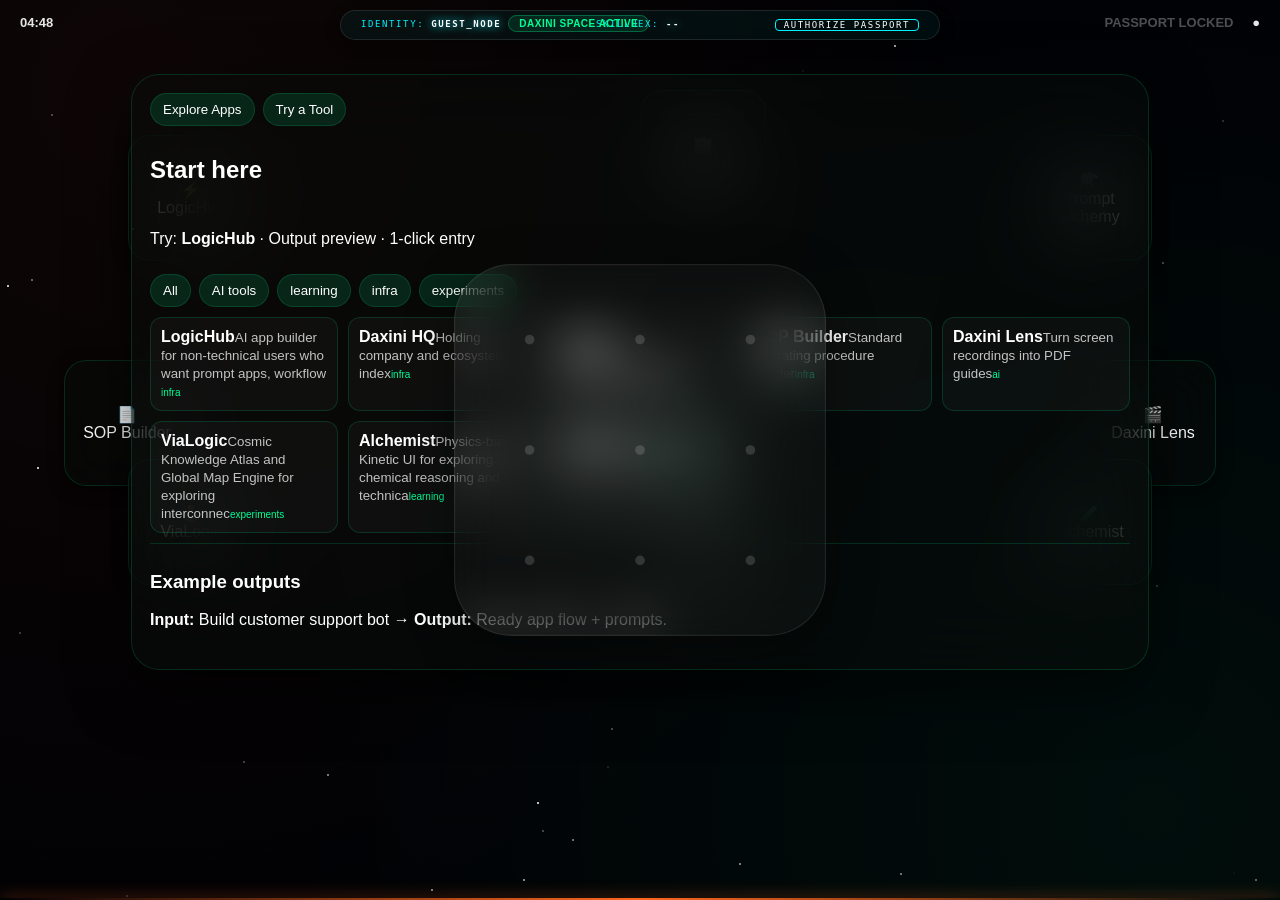
==== commit 73784b26: "Merge pull request #35 from via-decide/codex/improve-daxini.space-ux-for-better-engagement-2026-05-0" ====
--- a/index.html
+++ b/index.html
@@ -32,6 +32,16 @@
     </div>
   </div>
 
+
+  <section id="start-layer" class="glass-window">
+    <div class="cta-row"><button data-quick="logichub">Explore Apps</button><button data-quick="prompt-alchemy">Try a Tool</button></div>
+    <h2>Start here</h2><p>Try: <b>LogicHub</b> · Output preview · 1-click entry</p>
+    <div class="filter-row"><button data-filter="all">All</button><button data-filter="ai">AI tools</button><button data-filter="learning">learning</button><button data-filter="infra">infra</button><button data-filter="experiments">experiments</button></div>
+    <div id="app-grid"></div>
+    <div id="proof-block"><h3>Example outputs</h3><p><b>Input:</b> Build customer support bot → <b>Output:</b> Ready app flow + prompts.</p></div>
+    <p class="sys-philosophy">System philosophy: pattern-first discovery, sovereign flow, fast launch.</p>
+  </section>
+
   <!-- WINDOW MANAGER -->
   <div id="window-manager"></div>
 
@@ -54,17 +64,19 @@
   <!-- THUMB ZONE MATRIX -->
   <div id="os-minimap">
     <svg id="grid-svg"><polyline id="trace-line" points=""/></svg>
+    <div id="os-action-hint"></div>
     <div id="dots-container">
-      <div class="dot-cell"><div class="dot" id="dot-0"></div></div>
-      <div class="dot-cell"><div class="dot" id="dot-1"></div></div>
-      <div class="dot-cell"><div class="dot" id="dot-2"></div></div>
-      <div class="dot-cell"><div class="dot" id="dot-3"></div></div>
-      <div class="dot-cell"><div class="dot center-dot" id="dot-4"></div></div>
-      <div class="dot-cell"><div class="dot" id="dot-5"></div></div>
-      <div class="dot-cell"><div class="dot" id="dot-6"></div></div>
-      <div class="dot-cell"><div class="dot" id="dot-7"></div></div>
-      <div class="dot-cell"><div class="dot" id="dot-8"></div></div>
+      <div class="dot-cell" data-idx="0"><div class="dot" id="dot-0"></div></div>
+      <div class="dot-cell" data-idx="1"><div class="dot" id="dot-1"></div></div>
+      <div class="dot-cell" data-idx="2"><div class="dot" id="dot-2"></div></div>
+      <div class="dot-cell" data-idx="3"><div class="dot" id="dot-3"></div></div>
+      <div class="dot-cell" data-idx="4"><div class="dot center-dot" id="dot-4"></div></div>
+      <div class="dot-cell" data-idx="5"><div class="dot" id="dot-5"></div></div>
+      <div class="dot-cell" data-idx="6"><div class="dot" id="dot-6"></div></div>
+      <div class="dot-cell" data-idx="7"><div class="dot" id="dot-7"></div></div>
+      <div class="dot-cell" data-idx="8"><div class="dot" id="dot-8"></div></div>
     </div>
+    <div class="minimap-hint">swipe or tap to launch</div>
   </div>
 
   <!-- MODULAR CORE -->
--- a/os-core.css
+++ b/os-core.css
@@ -104,6 +104,45 @@
   transform: scale(1.8);
   box-shadow: 0 0 15px #fff;
 }
+
+#os-action-hint {
+  position: absolute;
+  top: -30px; left: 0; width: 100%;
+  text-align: center;
+  font-family: var(--font-mono);
+  font-size: 10px;
+  color: var(--matrix-green);
+  text-transform: uppercase;
+  letter-spacing: 2px;
+  opacity: 0;
+  transition: opacity 0.2s;
+  pointer-events: none;
+}
+#os-action-hint.active { opacity: 1; }
+
+.minimap-hint {
+  position: absolute;
+  bottom: -20px; left: 0; width: 100%;
+  text-align: center;
+  font-size: 8px;
+  color: rgba(255,255,255,0.3);
+  text-transform: uppercase;
+  letter-spacing: 1px;
+}
+
+.dot-cell {
+  display: flex; align-items: center; justify-content: center;
+  cursor: pointer; position: relative;
+}
+.dot-cell::after {
+  content: ''; position: absolute; inset: -10px;
+}
+.dot {
+  width: 6px; height: 6px; background: rgba(255,255,255,0.2); border-radius: 50%;
+  transition: all 0.2s cubic-bezier(0.175, 0.885, 0.32, 1.275);
+}
+.dot.active { background: #fff; transform: scale(2.5); box-shadow: 0 0 15px #fff; }
+.dot.center-dot { background: var(--matrix-green); box-shadow: 0 0 10px var(--matrix-green); }
 
 /* ════════════════════════════════════════════════════════════
    FRACTAL ROOM ENVIRONMENT
@@ -484,3 +523,9 @@
 }
 .zv-auth-btn:active { transform: scale(0.98); }
 .zv-auth-status { font-size: 10px; color: #ff3366; margin-top: 12px; min-height: 15px; }
+
+#start-layer{position:fixed;top:74px;left:50%;transform:translateX(-50%);width:min(980px,94vw);z-index:9998;padding:18px;display:flex;flex-direction:column;gap:10px;max-height:62vh;overflow:auto}
+.cta-row,.filter-row{display:flex;gap:8px;flex-wrap:wrap}.cta-row button,.filter-row button{background:rgba(0,255,150,.12);color:#fff;border:1px solid var(--glass-border);padding:8px 12px;border-radius:999px;cursor:pointer}
+#app-grid{display:grid;grid-template-columns:repeat(auto-fit,minmax(180px,1fr));gap:10px}.app-card{border:1px solid var(--glass-border);border-radius:12px;padding:10px;background:rgba(255,255,255,.03);cursor:pointer}.app-card small{opacity:.75}.tag{font-size:10px;color:var(--matrix-green)}
+#proof-block{border-top:1px solid var(--glass-border);padding-top:8px}.sys-philosophy{order:9;opacity:.75;font-size:12px}
+@media (max-width:800px){#start-layer{top:60px;max-height:58vh}#os-minimap{bottom:10px;transform:translateX(-50%) scale(.82)}}
